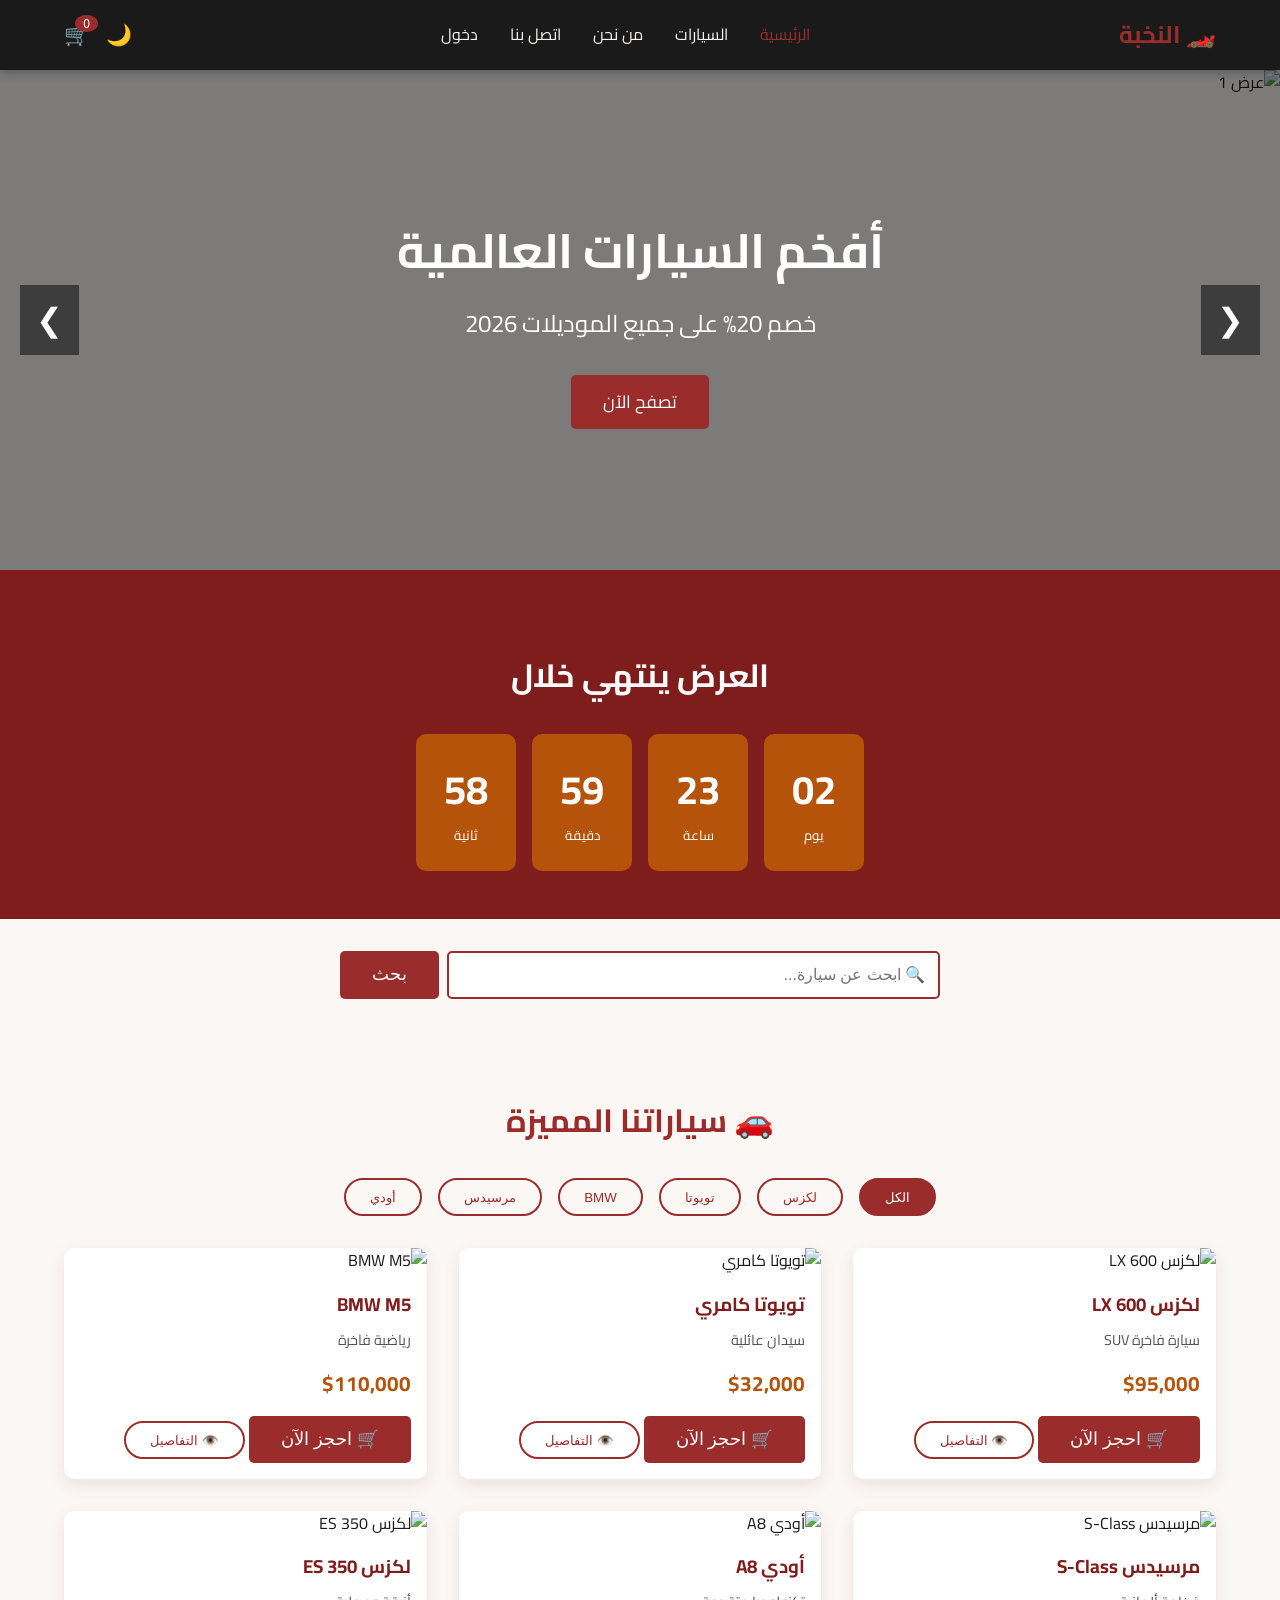
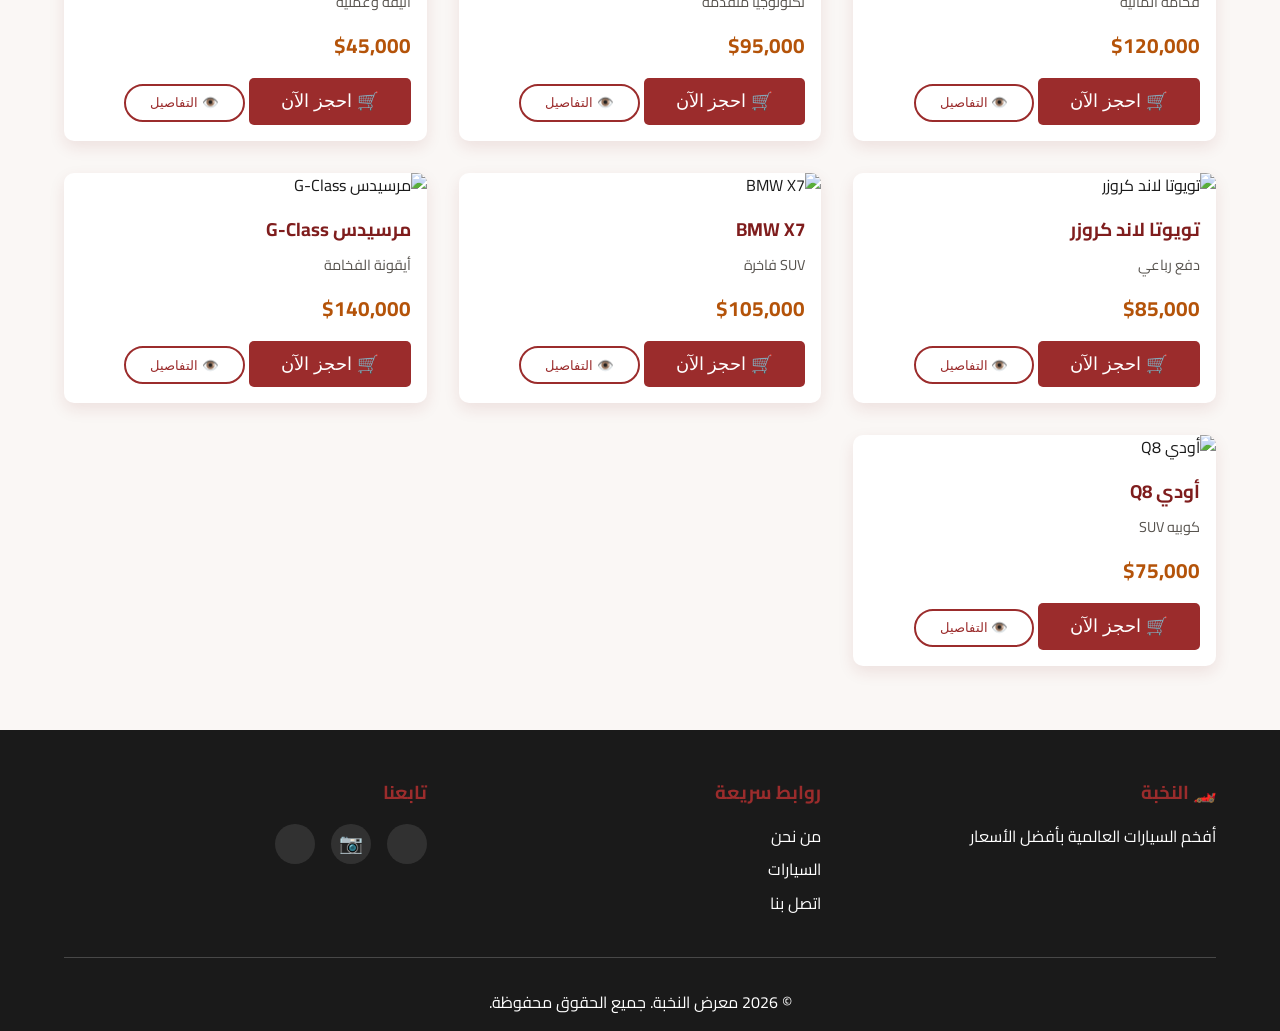
==== index.html @ c96fdfcc "done" ====
<!DOCTYPE html>
<html lang="ar" dir="rtl">
<head>
    <!-- تحديد ترميز الأحرف لدعم العربية -->
    <meta charset="UTF-8">
    <!-- جعل الموقع متجاوب مع جميع الشاشات -->
    <meta name="viewport" content="width=device-width, initial-scale=1.0">
    <!-- عنوان الصفحة في المتصفح -->
    <title>معرض النخبة للسيارات</title>
    <!-- ربط ملف التنسيق الخارجي -->
    <link rel="stylesheet" href="css/style.css">
    <!-- اتصال مسبق لتسريع تحميل الخطوط والصور -->
    <link rel="preconnect" href="https://fonts.googleapis.com">
    <link rel="preconnect" href="https://fonts.gstatic.com" crossorigin>
    <link rel="preconnect" href="https://picsum.photos">
    <!-- خط Cairo من Google Fonts -->
    <link href="https://fonts.googleapis.com/css2?family=Cairo:wght@400;600;700;900&display=swap" rel="stylesheet">
    <!-- تطبيق الوضع الليلي فوراً لمنع وميض الصفحة -->
    <script>
      if (localStorage.getItem("darkMode") === "true") {
        document.documentElement.classList.add("dark-mode-pending");
      }
    </script>
    <style>
      .dark-mode-pending body {
        background-color: #1c1917;
        color: #f5f5f4;
      }
    </style>
    <!-- مطابقة ألوان المتصفح مع الثيم -->
    <meta name="color-scheme" content="light dark">
</head>
<body>
    
    <!-- ========== شريط التنقل العلوي ========== -->
    <nav class="navbar">
        <!-- حاوية لتوسيط المحتوى -->
        <div class="container">
            <!-- شعار المعرض -->
            <div class="logo">
                <h2>🏎️ النخبة</h2>
            </div>
            <!-- قائمة الروابط -->
            <ul class="nav-links" id="navLinks">
                <li><a href="index.html" class="active">الرئيسية</a></li>
                <li><a href="cars.html">السيارات</a></li>
                <li><a href="about.html">من نحن</a></li>
                <li><a href="contact.html">اتصل بنا</a></li>
                <li><a href="login.php">دخول</a></li>
            </ul>
            <!-- أزرار الشريط -->
            <div class="nav-actions">
                <!-- زر تبديل الوضع الليلي -->
                <button id="darkModeBtn" class="btn-icon">🌙</button>
                <!-- زر السلة -->
                <button id="cartBtn" class="btn-icon">
                    🛒 <span id="cartCount">0</span>
                </button>
            </div>
        </div>
    </nav>

    <!-- ========== السلايدر (العروض) ========== -->
    <section class="slider">
        <!-- حاوية الشرائح -->
        <div class="slides">
            <!-- الشريحة الأولى -->
            <div class="slide active">
                <img src="https://picsum.photos/seed/car1/1600/600" alt="عرض 1" width="1600" height="600" fetchpriority="high" decoding="async">
                <div class="slide-content">
                    <h1>أفخم السيارات العالمية</h1>
                    <p>خصم 20% على جميع الموديلات 2026</p>
                    <a href="#featured" class="btn-primary">تصفح الآن</a>
                </div>
            </div>
            <!-- الشريحة الثانية -->
            <div class="slide">
                <img src="https://picsum.photos/seed/car2/1600/600" alt="عرض 2" width="1600" height="600" loading="lazy" decoding="async">
                <div class="slide-content">
                    <h1>سيارات رياضية حصرية</h1>
                    <p>تجربة قيادة لا تُنسى</p>
                    <a href="#featured" class="btn-primary">اكتشف المزيد</a>
                </div>
            </div>
            <!-- الشريحة الثالثة -->
            <div class="slide">
                <img src="https://picsum.photos/seed/car3/1600/600" alt="عرض 3" width="1600" height="600" loading="lazy" decoding="async">
                <div class="slide-content">
                    <h1>ضمان 5 سنوات</h1>
                    <p>على جميع السيارات</p>
                    <a href="#featured" class="btn-primary">تواصل معنا</a>
                </div>
            </div>
        </div>
        <!-- زر السابق -->
        <button class="slider-btn prev" id="prevSlide">❮</button>
        <!-- زر التالي -->
        <button class="slider-btn next" id="nextSlide">❯</button>
    </section>

    <!-- ========== المؤقت التنازلي ========== -->
    <section class="countdown-section">
        <div class="container">
            <h2 class="section-title"> العرض ينتهي خلال</h2>
            <div class="countdown">
                <div class="time-box">
                    <span id="days">00</span>
                    <small>يوم</small>
                </div>
                <div class="time-box">
                    <span id="hours">00</span>
                    <small>ساعة</small>
                </div>
                <div class="time-box">
                    <span id="minutes">00</span>
                    <small>دقيقة</small>
                </div>
                <div class="time-box">
                    <span id="seconds">00</span>
                    <small>ثانية</small>
                </div>
            </div>
        </div>
    </section>

    <!-- ========== البحث ========== -->
    <section class="search-section">
        <div class="container">
            <div class="search-box">
                <input type="text" id="searchInput" placeholder="🔍 ابحث عن سيارة...">
                <button id="searchBtn" class="btn-primary">بحث</button>
            </div>
        </div>
    </section>

    <!-- ========== الفلترة حسب العلامة ========== -->
    <section id="featured" class="cars-section">
        <div class="container">
            <h2 class="section-title">🚗 سياراتنا المميزة</h2>
            <!-- أزرار الفلترة -->
            <div class="filter-buttons">
                <button class="filter-btn active" data-brand="all">الكل</button>
                <button class="filter-btn" data-brand="lexus">لكزس</button>
                <button class="filter-btn" data-brand="toyota">تويوتا</button>
                <button class="filter-btn" data-brand="bmw">BMW</button>
                <button class="filter-btn" data-brand="mercedes">مرسيدس</button>
                <button class="filter-btn" data-brand="audi">أودي</button>
            </div>
            <!-- شبكة عرض السيارات -->
            <div id="carsGrid" class="cars-grid"></div>
        </div>
    </section>

    <!-- ========== التذييل ========== -->
    <footer class="footer">
        <div class="container">
            <div class="footer-content">
                <div class="footer-col">
                    <h3>🏎️ النخبة</h3>
                    <p>أفخم السيارات العالمية بأفضل الأسعار</p>
                </div>
                <div class="footer-col">
                    <h3>روابط سريعة</h3>
                    <ul>
                        <li><a href="about.html">من نحن</a></li>
                        <li><a href="cars.html">السيارات</a></li>
                        <li><a href="contact.html">اتصل بنا</a></li>
                    </ul>
                </div>
                <div class="footer-col">
                    <h3>تابعنا</h3>
                    <div class="social">
                        <a href="#" class="social-icon"></a>
                        <a href="#" class="social-icon">📷</a>
                        <a href="#" class="social-icon"></a>
                    </div>
                </div>
            </div>
            <div class="copyright">
                <p>© 2026 معرض النخبة. جميع الحقوق محفوظة.</p>
            </div>
        </div>
    </footer>

    <!-- زر العودة للأعلى -->
    <button id="backToTop" class="back-to-top">↑</button>

    <!-- نافذة تفاصيل السيارة -->
    <div id="carModal" class="modal">
        <div class="modal-content">
            <span class="close-modal">&times;</span>
            <img id="modalImage" alt="">
            <h2 id="modalName"></h2>
            <p id="modalBrand"></p>
            <p id="modalDesc"></p>
            <p class="price" id="modalPrice"></p>
            <button id="modalAddToCart" class="btn-primary">🛒 احجز الآن</button>
        </div>
    </div>

    <!-- حاوية الإشعارات -->
    <div id="toastContainer" class="toast-container"></div>

    <!-- ربط ملف JavaScript -->
    <script src="js/script.js" defer></script>
</body>
</html>
---- css/style.css ----
/* =====================================================
   ملف التنسيق - معرض النخبة للسيارات
   الثيم: أحمر رياضي + أسود
   ===================================================== */

/* ========== المتغيرات (الألوان) ========== */
:root {
  /* ثيم Elegant Luxury (من Tailwind/TweakCN) */
  --primary: #9b2c2c; /* النبيذي الفاخر */
  --primary-hover: #7f1d1d; /* عند التحويم */
  --secondary: #7f1d1d; /* خلفيات الأقسام الداكنة */
  --accent: #b45309; /* الذهبي الكهرماني */
  --dark: #1a1a1a; /* شريط التنقل والتذييل */
  --light: #faf7f5; /* النص الفاتح */
  --gray: #57534e; /* الرمادي الدافئ */
  --success: #b45309; /* المجاميع والإشعارات الذهبية */
  --bg: #faf7f5; /* الخلفية الكريمية */
  --card-bg: #ffffff; /* خلفية البطاقات */
  --text: #1a1a1a; /* لون النص */
  --border-color: #f5e8d2; /* حد كريمي دافئ */
  --input-bg: #ffffff; /* خلفية حقول الإدخال */
  --heading-color: #7f1d1d; /* لون العناوين */
  --shadow-color: 127, 29, 29; /* ظل دافئ نبيذي */
}

/* ========== التنسيقات الأساسية ========== */
/* تصفير الهوامش الافتراضية */
* {
  margin: 0;
  padding: 0;
  box-sizing: border-box;
}

/* تنسيق جسم الصفحة */
body {
  font-family: "Cairo", "Segoe UI", Tahoma, sans-serif;
  background-color: var(--bg);
  color: var(--text);
  line-height: 1.6;
}

/* حاوية المحتوى */
.container {
  width: 90%;
  max-width: 1200px;
  margin: auto;
}

/* عنوان القسم */
.section-title {
  text-align: center;
  margin: 2rem 0;
  color: var(--primary);
  font-size: 2rem;
}

/* ========== شريط التنقل ========== */
.navbar {
  background-color: var(--dark);
  position: sticky;
  top: 0;
  z-index: 1000;
  box-shadow: 0 2px 10px rgba(0, 0, 0, 0.3);
}

.navbar .container {
  display: flex;
  justify-content: space-between;
  align-items: center;
  padding: 1rem 0;
}

.logo h2 {
  color: var(--primary);
}

.nav-links {
  display: flex;
  list-style: none;
  gap: 2rem;
}

.nav-links a {
  color: var(--light);
  text-decoration: none;
  transition: color 0.3s;
}

.nav-links a:hover,
.nav-links a.active {
  color: var(--primary);
}

.nav-actions {
  display: flex;
  gap: 1rem;
}

.btn-icon {
  background: none;
  border: none;
  color: var(--light);
  font-size: 1.3rem;
  cursor: pointer;
  position: relative;
}

#cartCount {
  background-color: var(--primary);
  color: white;
  border-radius: 50%;
  padding: 0.1rem 0.5rem;
  font-size: 0.75rem;
  position: absolute;
  top: -8px;
  right: -8px;
}

/* ========== السلايدر ========== */
.slider {
  position: relative;
  height: 500px;
  overflow: hidden;
}

.slide {
  position: absolute;
  inset: 0;
  opacity: 0;
  transition: opacity 0.8s;
}

.slide.active {
  opacity: 1;
}

.slide img {
  width: 100%;
  height: 100%;
  object-fit: cover;
}

.slide-content {
  position: absolute;
  inset: 0;
  background: rgba(0, 0, 0, 0.5);
  display: flex;
  flex-direction: column;
  justify-content: center;
  align-items: center;
  text-align: center;
  color: white;
}

.slide-content h1 {
  font-size: 3rem;
  margin-bottom: 1rem;
}

.slide-content p {
  font-size: 1.5rem;
  margin-bottom: 2rem;
}

.btn-primary {
  background-color: var(--primary);
  color: white;
  padding: 0.8rem 2rem;
  border: none;
  border-radius: 5px;
  cursor: pointer;
  text-decoration: none;
  font-size: 1.1rem;
  transition: background 0.3s;
}

.btn-primary:hover {
  background-color: var(--primary-hover);
}

.slider-btn {
  position: absolute;
  top: 50%;
  transform: translateY(-50%);
  background: rgba(0, 0, 0, 0.5);
  color: white;
  border: none;
  font-size: 2rem;
  padding: 1rem;
  cursor: pointer;
  z-index: 10;
}

.slider-btn.prev {
  right: 20px;
}

.slider-btn.next {
  left: 20px;
}

/* ========== المؤقت التنازلي ========== */
.countdown-section {
  background-color: var(--secondary);
  padding: 3rem 0;
}

.countdown-section .section-title {
  color: white;
}

.countdown {
  display: flex;
  justify-content: center;
  gap: 1rem;
}

.time-box {
  background-color: var(--accent);
  color: white;
  padding: 1.5rem;
  border-radius: 10px;
  text-align: center;
  min-width: 100px;
}

.time-box span {
  display: block;
  font-size: 2.5rem;
  font-weight: bold;
}

/* ========== البحث ========== */
.search-section {
  padding: 2rem 0;
}

.search-box {
  display: flex;
  gap: 0.5rem;
  max-width: 600px;
  margin: auto;
}

.search-box input {
  flex: 1;
  padding: 0.8rem;
  border: 2px solid var(--primary);
  background-color: var(--input-bg);
  color: var(--text);
  border-radius: 5px;
  font-size: 1rem;
}

/* ========== الفلترة والسيارات ========== */
.cars-section {
  padding: 2rem 0 4rem;
}

.filter-buttons {
  display: flex;
  justify-content: center;
  gap: 1rem;
  margin-bottom: 2rem;
  flex-wrap: wrap;
}

.filter-btn {
  padding: 0.6rem 1.5rem;
  border: 2px solid var(--primary);
  background: transparent;
  color: var(--primary);
  border-radius: 50px;
  cursor: pointer;
  transition: all 0.3s;
}

.filter-btn.active,
.filter-btn:hover {
  background-color: var(--primary);
  color: white;
}

.cars-grid {
  display: grid;
  grid-template-columns: repeat(auto-fill, minmax(280px, 1fr));
  gap: 2rem;
}

.car-card {
  background-color: var(--card-bg);
  border-radius: 10px;
  overflow: hidden;
  box-shadow: 0 6px 16px rgba(var(--shadow-color), 0.1);
  transition: transform 0.3s;
}

.car-card:hover {
  transform: translateY(-5px);
}

.car-card img {
  width: 100%;
  height: 200px;
  object-fit: cover;
}

.car-info {
  padding: 1rem;
}

.car-info h3 {
  color: var(--heading-color);
  margin-bottom: 0.5rem;
}

.car-brand {
  color: var(--gray);
  font-size: 0.9rem;
  margin-bottom: 0.5rem;
}

.price {
  color: var(--accent);
  font-size: 1.3rem;
  font-weight: bold;
  margin: 1rem 0;
}

/* ========== التذييل ========== */
.footer {
  background-color: var(--dark);
  color: white;
  padding: 3rem 0 1rem;
}

.footer-content {
  display: grid;
  grid-template-columns: repeat(3, 1fr);
  gap: 2rem;
}

.footer-col h3 {
  color: var(--primary);
  margin-bottom: 1rem;
}

.footer-col ul {
  list-style: none;
}

.footer-col ul li {
  margin-bottom: 0.5rem;
}

.footer-col ul li a {
  color: white;
  text-decoration: none;
  transition: color 0.3s;
}

.footer-col ul li a:hover {
  color: var(--primary);
}

.social {
  display: flex;
  gap: 1rem;
}

.social-icon {
  background: rgba(255, 255, 255, 0.1);
  width: 40px;
  height: 40px;
  display: flex;
  justify-content: center;
  align-items: center;
  border-radius: 50%;
  text-decoration: none;
  font-size: 1.2rem;
  transition: background 0.3s;
}

.social-icon:hover {
  background: var(--primary);
}

.copyright {
  border-top: 1px solid rgba(255, 255, 255, 0.2);
  text-align: center;
  padding-top: 2rem;
  margin-top: 2rem;
}

/* ========== زر العودة للأعلى ========== */
.back-to-top {
  position: fixed;
  bottom: 30px;
  left: 30px;
  width: 50px;
  height: 50px;
  border-radius: 50%;
  border: none;
  background-color: var(--primary);
  color: white;
  font-size: 1.5rem;
  cursor: pointer;
  opacity: 0;
  visibility: hidden;
  transition: all 0.3s;
  z-index: 999;
}

.back-to-top.show {
  opacity: 1;
  visibility: visible;
}

/* ========== النافذة المنبثقة ========== */
.modal {
  position: fixed;
  inset: 0;
  background: rgba(0, 0, 0, 0.7);
  display: none;
  justify-content: center;
  align-items: center;
  z-index: 2000;
}

.modal.show {
  display: flex;
}

.modal-content {
  background: var(--card-bg);
  color: var(--text);
  border-radius: 10px;
  padding: 2rem;
  width: 90%;
  max-width: 500px;
  text-align: center;
  position: relative;
}

.close-modal {
  position: absolute;
  top: 10px;
  left: 15px;
  font-size: 2rem;
  cursor: pointer;
  color: var(--gray);
}

.close-modal:hover {
  color: var(--primary);
}

.modal-content img {
  width: 100%;
  height: 250px;
  object-fit: cover;
  border-radius: 10px;
  margin-bottom: 1rem;
}

/* ========== الإشعارات ========== */
.toast-container {
  position: fixed;
  top: 80px;
  left: 50%;
  transform: translateX(-50%);
  z-index: 3000;
}

.toast {
  background-color: var(--success);
  color: white;
  padding: 1rem 2rem;
  border-radius: 50px;
  margin-bottom: 1rem;
  opacity: 0;
  transform: translateY(-20px);
  transition: all 0.3s;
}

.toast.show {
  opacity: 1;
  transform: translateY(0);
}

.toast.error {
  background-color: var(--primary);
}

/* ========== الوضع الليلي (ثيم Elegant Luxury الداكن) ========== */
body.dark-mode {
  --bg: #1c1917;
  --card-bg: #292524;
  --text: #f5f5f4;
  --border-color: #44403c;
  --input-bg: #1f1c1a;
  --heading-color: #fef3c7;
  --gray: #d6d3d1;
  --primary: #b91c1c;
  --primary-hover: #dc2626;
  --accent: #fbbf24;
  --success: #fbbf24;
  --light: #f5f5f4;
  --dark: #0f0e0d;
  --shadow-color: 0, 0, 0;
}

/* انتقال سلس عند التبديل */
body,
.car-card,
.modal-content,
.form-group input,
.form-group textarea,
.search-box input,
.sort-select {
  transition:
    background-color 0.3s,
    color 0.3s,
    border-color 0.3s;
}

/* النافذة المنبثقة تتبع الثيم */
body.dark-mode .modal-content {
  background: var(--card-bg);
  color: var(--text);
}

/* حقول الإدخال تتبع الثيم */
body.dark-mode .form-group input,
body.dark-mode .form-group textarea,
body.dark-mode .search-box input {
  background-color: var(--input-bg);
  color: var(--text);
  border-color: var(--border-color);
}

body.dark-mode .form-group input::placeholder,
body.dark-mode .form-group textarea::placeholder,
body.dark-mode .search-box input::placeholder {
  color: #777;
}

body.dark-mode .cart-item {
  border-bottom: 1px solid var(--border-color);
}

/* وصف السيارة داخل البطاقة */
body.dark-mode .car-brand {
  color: var(--gray);
}

/* ========== التجاوب ========== */
@media (max-width: 768px) {
  .nav-links {
    flex-direction: column;
    gap: 0.5rem;
  }

  .slide-content h1 {
    font-size: 2rem;
  }

  .footer-content {
    grid-template-columns: 1fr;
  }
}
/* ========== صفحة من نحن ========== */
/* ترويسة الصفحة */
.page-header {
  background-color: var(--secondary);
  color: white;
  padding: 3rem 0;
  text-align: center;
}

.page-header h1 {
  font-size: 2.5rem;
}

/* قسم الساعة */
.clock-section {
  padding: 2rem 0;
}

/* قسم القصة */
.about-section {
  padding: 2rem 0;
  line-height: 2;
}

/* المحتوى الإضافي المخفي */
.more-content {
  display: none;
  margin-top: 1rem;
  border-right: 4px solid var(--primary);
  padding-right: 1rem;
}

.more-content.show {
  display: block;
}

/* زر عرض المزيد */
#showMoreBtn {
  display: block;
  margin: 1.5rem auto 0;
}

/* قسم الإحصائيات */
.stats-section {
  padding: 2rem 0 4rem;
}

.stats-grid {
  display: grid;
  grid-template-columns: repeat(3, 1fr);
  gap: 1.5rem;
}

.stat-card {
  background-color: var(--card-bg);
  padding: 2rem;
  text-align: center;
  border-radius: 10px;
  box-shadow: 0 6px 16px rgba(var(--shadow-color), 0.1);
  transition: transform 0.3s;
}

.stat-card h3 {
  font-size: 2.5rem;
  color: var(--primary);
}

/* ========== صفحة اتصل بنا ========== */
.contact-info-section {
  padding: 2rem 0 0;
}

.contact-info-grid {
  display: grid;
  grid-template-columns: repeat(3, 1fr);
  gap: 1.5rem;
}

.contact-card {
  background-color: var(--card-bg);
  padding: 1.5rem;
  text-align: center;
  border-radius: 10px;
  box-shadow: 0 6px 16px rgba(var(--shadow-color), 0.1);
}

.contact-card h3 {
  color: var(--primary);
  margin-bottom: 0.5rem;
}

.contact-section {
  padding: 2rem 0 4rem;
}

.contact-form {
  background-color: var(--card-bg);
  max-width: 600px;
  margin: auto;
  padding: 2rem;
  border-radius: 10px;
  box-shadow: 0 6px 16px rgba(var(--shadow-color), 0.1);
}

.form-group {
  margin-bottom: 1.2rem;
}

.form-group label {
  display: block;
  margin-bottom: 0.4rem;
  font-weight: 600;
}

.form-group input,
.form-group textarea {
  width: 100%;
  padding: 0.7rem;
  border: 2px solid var(--border-color);
  background-color: var(--input-bg);
  color: var(--text);
  border-radius: 5px;
  font-size: 1rem;
  outline: none;
  transition: border-color 0.3s;
}

.form-group input:focus,
.form-group textarea:focus {
  border-color: var(--primary);
}

.error-msg {
  display: block;
  color: var(--primary);
  font-size: 0.85rem;
  min-height: 1.2rem;
}

/* ========== صفحة تسجيل الدخول ========== */
.login-section {
  padding: 3rem 0 5rem;
}

.welcome-back {
  text-align: center;
  color: var(--success);
  font-weight: 700;
  margin-bottom: 1rem;
}

.login-form {
  max-width: 420px;
  margin: auto;
  background-color: var(--card-bg);
  padding: 2rem;
  border-radius: 10px;
  box-shadow: 0 6px 16px rgba(var(--shadow-color), 0.1);
}

.password-wrapper {
  position: relative;
}

.toggle-password {
  position: absolute;
  left: 10px;
  top: 50%;
  transform: translateY(-50%);
  background: none;
  border: none;
  cursor: pointer;
  font-size: 1.1rem;
}

.login-footer-text {
  text-align: center;
  margin-top: 1rem;
}

.login-footer-text a {
  color: var(--primary);
}

/* ========== صندوق الأخطاء ========== */
.errors-box {
  max-width: 420px;
  margin: 1rem auto;
  background-color: rgba(155, 44, 44, 0.08);
  border: 1px solid var(--primary);
  color: var(--primary);
  padding: 0.8rem 1rem;
  border-radius: 5px;
}

.errors-box ul {
  list-style: none;
  line-height: 1.9;
}

/* ========== شريط الفرز ========== */
.sort-bar {
  display: flex;
  justify-content: center;
  align-items: center;
  gap: 0.5rem;
  margin-bottom: 2rem;
}

.sort-select {
  padding: 0.5rem 1rem;
  border: 2px solid var(--primary);
  border-radius: 5px;
  background-color: var(--card-bg);
  color: var(--text);
  cursor: pointer;
}

/* ========== نافذة السلة ========== */
.cart-items {
  max-height: 300px;
  overflow-y: auto;
  margin-bottom: 1rem;
}

.cart-item {
  display: flex;
  justify-content: space-between;
  padding: 0.6rem 0;
  border-bottom: 1px solid var(--border-color);
}

.cart-total {
  font-size: 1.2rem;
  font-weight: 700;
  text-align: left;
  margin-bottom: 1rem;
}

.cart-total span {
  color: var(--success);
}

.cart-actions {
  display: flex;
  justify-content: center;
  gap: 0.8rem;
}

/* ========== شريحة الترحيب ========== */
.user-chip {
  background-color: rgba(180, 83, 9, 0.15);
  color: var(--success);
  padding: 0.25rem 0.8rem;
  border-radius: 50px;
  font-size: 0.85rem;
  font-weight: 700;
  white-space: nowrap;
}

/* ========== التجاوب ========== */
@media (max-width: 768px) {
  .contact-info-grid,
  .stats-grid,
  .footer-content {
    grid-template-columns: 1fr;
  }
}
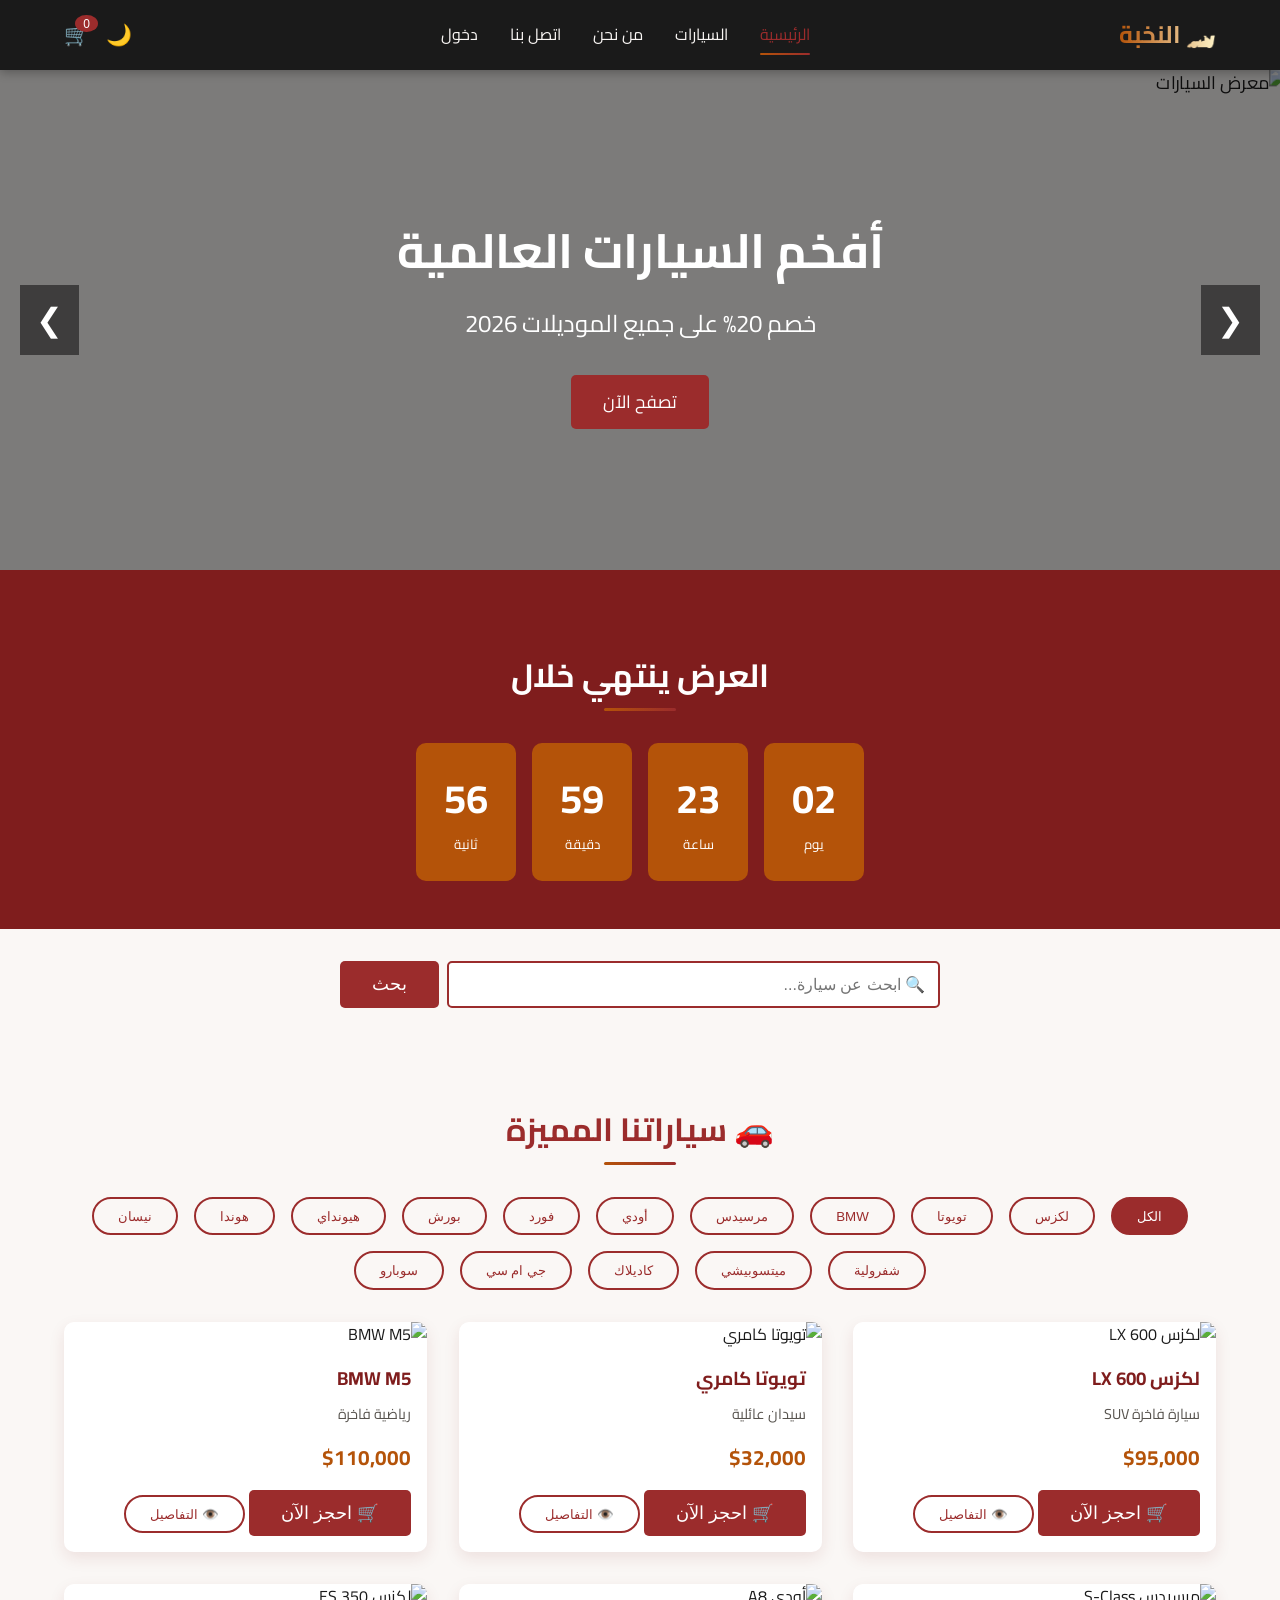
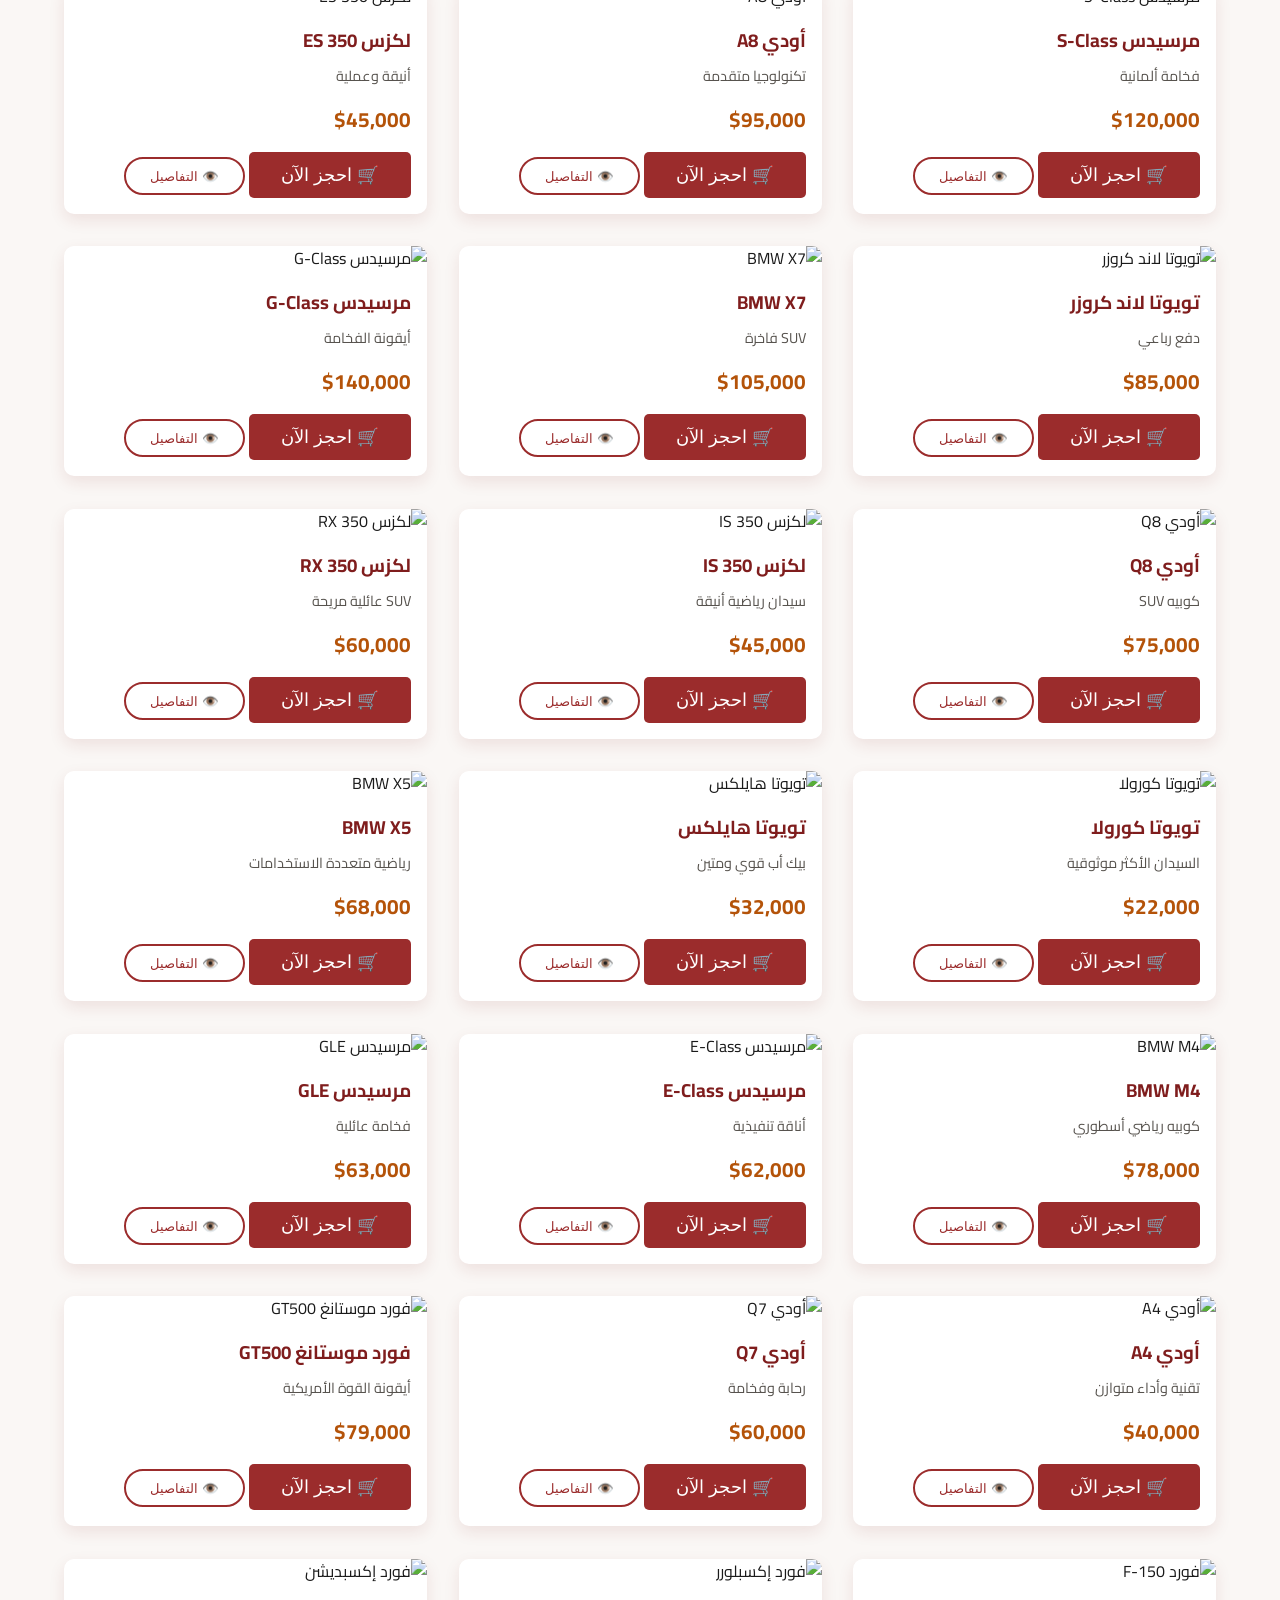
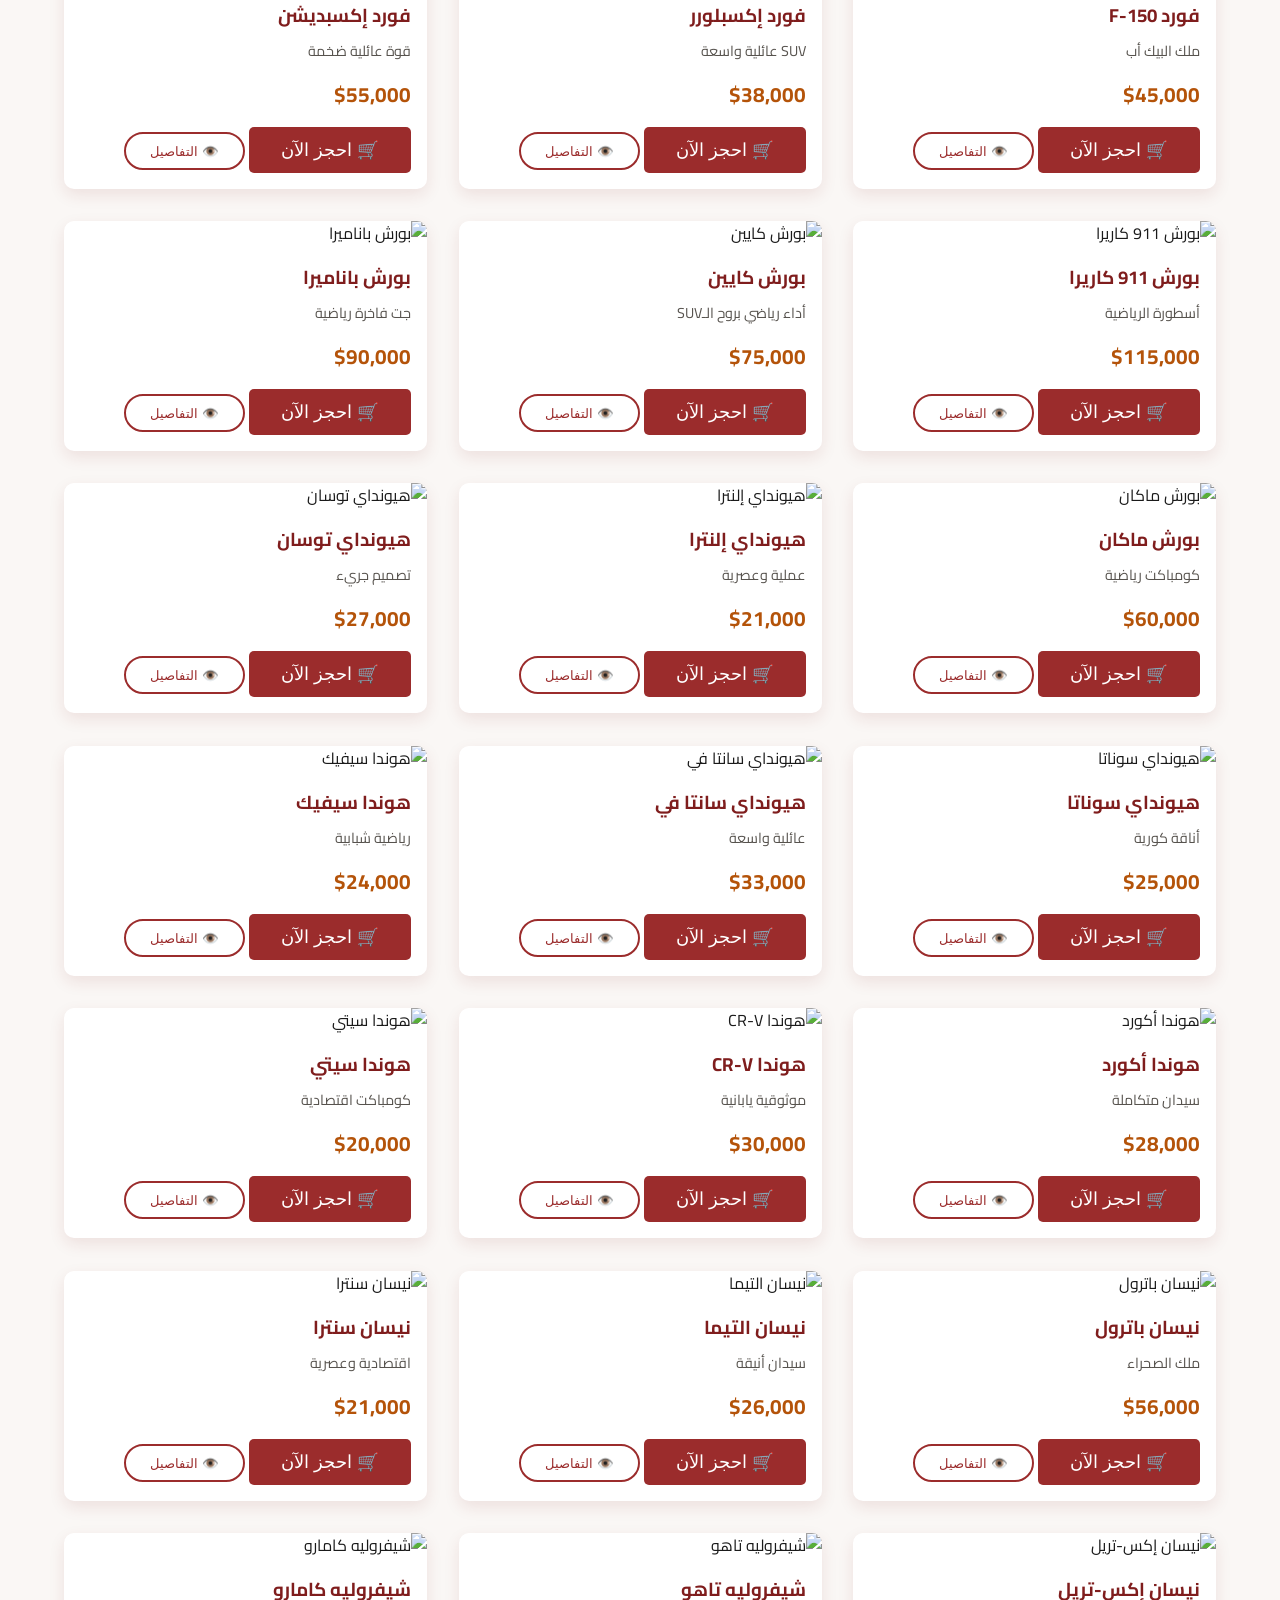
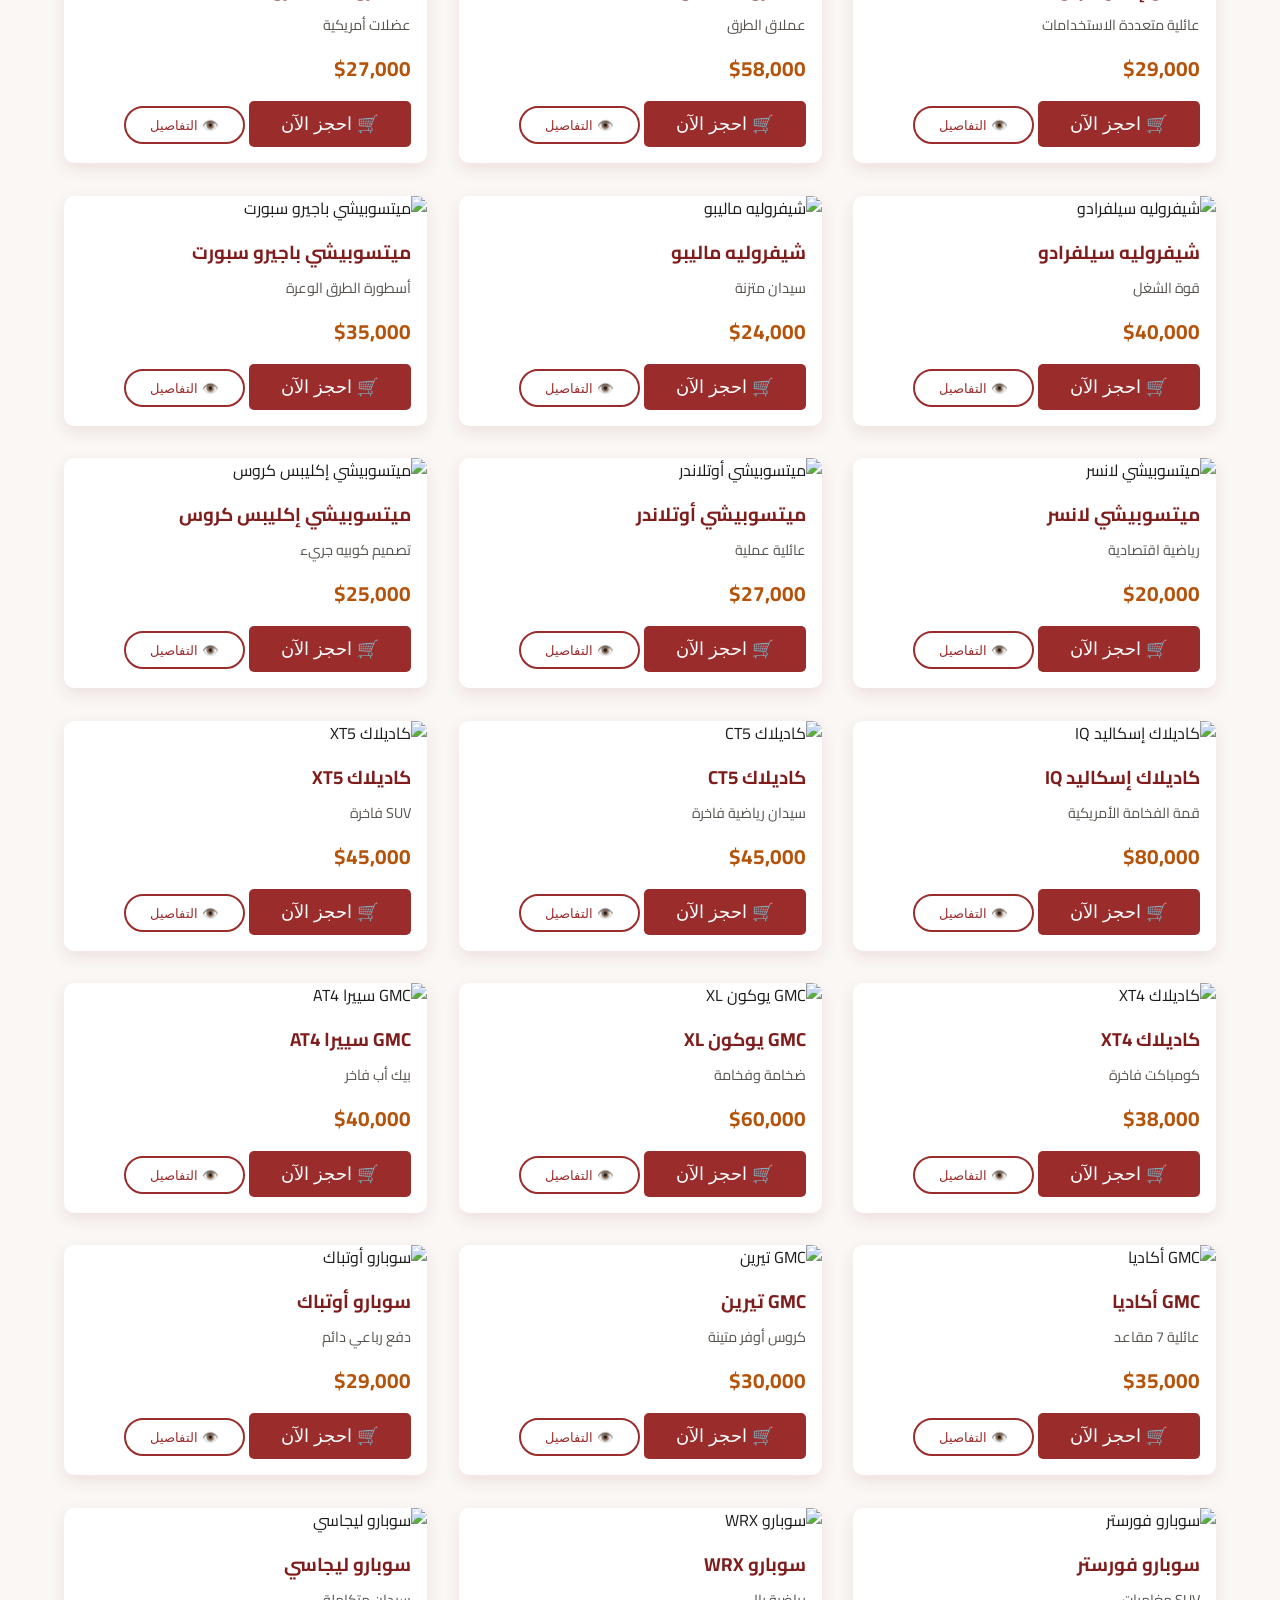
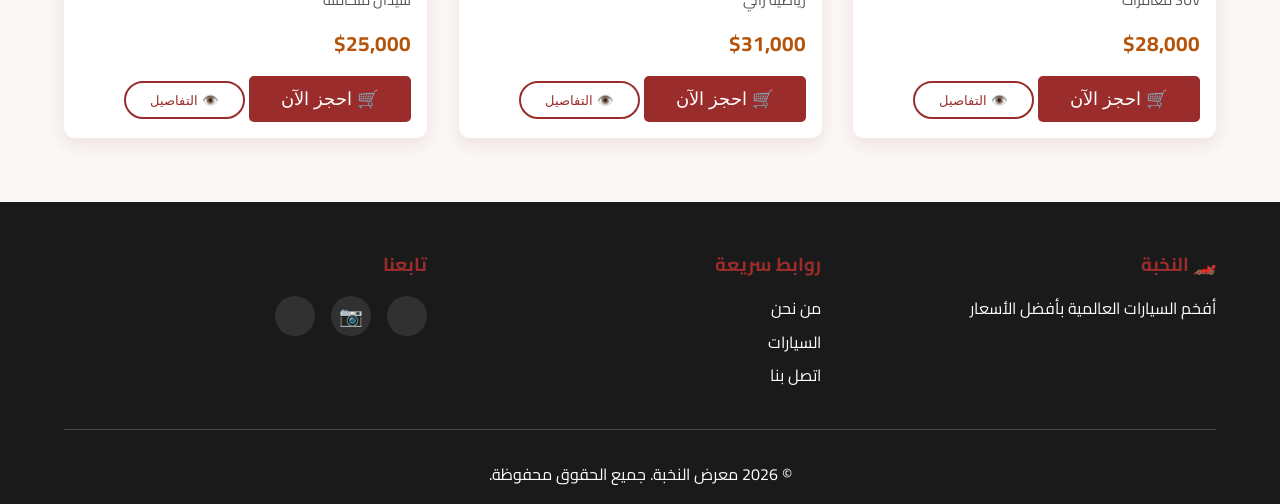
==== commit f58e2721: "auto up load" ====
--- a/index.html
+++ b/index.html
@@ -12,7 +12,8 @@
     <!-- اتصال مسبق لتسريع تحميل الخطوط والصور -->
     <link rel="preconnect" href="https://fonts.googleapis.com">
     <link rel="preconnect" href="https://fonts.gstatic.com" crossorigin>
-    <link rel="preconnect" href="https://picsum.photos">
+    <link rel="preconnect" href="https://thumb.wikimedia.org">
+    <link rel="preconnect" href="https://images.pexels.com">
     <!-- خط Cairo من Google Fonts -->
     <link href="https://fonts.googleapis.com/css2?family=Cairo:wght@400;600;700;900&display=swap" rel="stylesheet">
     <!-- تطبيق الوضع الليلي فوراً لمنع وميض الصفحة -->
@@ -20,6 +21,7 @@
       if (localStorage.getItem("darkMode") === "true") {
         document.documentElement.classList.add("dark-mode-pending");
       }
+      document.documentElement.classList.add("js");
     </script>
     <style>
       .dark-mode-pending body {
@@ -66,7 +68,7 @@
         <div class="slides">
             <!-- الشريحة الأولى -->
             <div class="slide active">
-                <img src="https://picsum.photos/seed/car1/1600/600" alt="عرض 1" width="1600" height="600" fetchpriority="high" decoding="async">
+                <img src="https://images.pexels.com/photos/29566871/pexels-photo-29566871.jpeg?auto=compress&cs=tinysrgb&w=1600&h=600&fit=crop" alt="معرض السيارات" width="1600" height="600" fetchpriority="high" decoding="async">
                 <div class="slide-content">
                     <h1>أفخم السيارات العالمية</h1>
                     <p>خصم 20% على جميع الموديلات 2026</p>
@@ -75,7 +77,7 @@
             </div>
             <!-- الشريحة الثانية -->
             <div class="slide">
-                <img src="https://picsum.photos/seed/car2/1600/600" alt="عرض 2" width="1600" height="600" loading="lazy" decoding="async">
+                <img src="https://images.pexels.com/photos/7629179/pexels-photo-7629179.jpeg?auto=compress&cs=tinysrgb&w=1600&h=600&fit=crop" alt="سيارات فاخرة" width="1600" height="600" loading="lazy" decoding="async">
                 <div class="slide-content">
                     <h1>سيارات رياضية حصرية</h1>
                     <p>تجربة قيادة لا تُنسى</p>
@@ -84,7 +86,7 @@
             </div>
             <!-- الشريحة الثالثة -->
             <div class="slide">
-                <img src="https://picsum.photos/seed/car3/1600/600" alt="عرض 3" width="1600" height="600" loading="lazy" decoding="async">
+                <img src="https://images.pexels.com/photos/37147592/pexels-photo-37147592.jpeg?auto=compress&cs=tinysrgb&w=1600&h=600&fit=crop" alt="سيارة رياضية" width="1600" height="600" loading="lazy" decoding="async">
                 <div class="slide-content">
                     <h1>ضمان 5 سنوات</h1>
                     <p>على جميع السيارات</p>
@@ -145,6 +147,16 @@
                 <button class="filter-btn" data-brand="bmw">BMW</button>
                 <button class="filter-btn" data-brand="mercedes">مرسيدس</button>
                 <button class="filter-btn" data-brand="audi">أودي</button>
+                <button class="filter-btn" data-brand="ford">فورد</button>
+                <button class="filter-btn" data-brand="porsche">بورش</button>
+                <button class="filter-btn" data-brand="hyundai">هيونداي</button>
+                <button class="filter-btn" data-brand="honda">هوندا</button>
+                <button class="filter-btn" data-brand="nissan">نيسان</button>
+                <button class="filter-btn" data-brand="chevrolet">شفرولية</button>
+                <button class="filter-btn" data-brand="mitsubishi">ميتسوبيشي</button>
+                <button class="filter-btn" data-brand="cadillac">كاديلاك</button>
+                <button class="filter-btn" data-brand="gmc">جي ام سي</button>
+                <button class="filter-btn" data-brand="subaru">سوبارو</button>
             </div>
             <!-- شبكة عرض السيارات -->
             <div id="carsGrid" class="cars-grid"></div>
--- a/css/style.css
+++ b/css/style.css
@@ -837,3 +837,513 @@
     grid-template-columns: 1fr;
   }
 }
+
+/* =====================================================
+   الأنيميشن — Luxury Cinematic Motion
+   ===================================================== */
+:root {
+  --ease-lux: cubic-bezier(0.22, 1, 0.36, 1);
+  --ease-spring: cubic-bezier(0.34, 1.56, 0.64, 1);
+}
+
+html {
+  scroll-behavior: smooth;
+}
+
+/* ---------- كوريوغرافيا الدخول: شريط التنقل ---------- */
+.logo,
+.nav-actions {
+  animation: navIn 0.7s var(--ease-lux) both;
+}
+
+.nav-links li {
+  animation: navIn 0.6s var(--ease-lux) both;
+}
+
+.nav-links li:nth-child(1) { animation-delay: 0.1s; }
+.nav-links li:nth-child(2) { animation-delay: 0.17s; }
+.nav-links li:nth-child(3) { animation-delay: 0.24s; }
+.nav-links li:nth-child(4) { animation-delay: 0.31s; }
+.nav-links li:nth-child(5) { animation-delay: 0.38s; }
+
+@keyframes navIn {
+  from {
+    opacity: 0;
+    transform: translateY(-18px);
+  }
+  to {
+    opacity: 1;
+    transform: none;
+  }
+}
+
+/* ---------- الشعار الذهبي المتلألئ ---------- */
+.logo h2 {
+  background: linear-gradient(90deg, var(--accent) 0%, #fef3c7 50%, var(--accent) 100%);
+  background-size: 200% auto;
+  -webkit-background-clip: text;
+  background-clip: text;
+  -webkit-text-fill-color: transparent;
+  color: transparent;
+  animation: shimmer 5s linear infinite;
+}
+
+@keyframes shimmer {
+  to {
+    background-position: -200% center;
+  }
+}
+
+/* ---------- روابط التنقل: خط ذهبي متحرك ---------- */
+.nav-links a {
+  position: relative;
+}
+
+.nav-links a::after {
+  content: "";
+  position: absolute;
+  bottom: -6px;
+  right: 0;
+  width: 100%;
+  height: 2px;
+  border-radius: 2px;
+  background: linear-gradient(90deg, var(--accent), var(--primary));
+  transform: scaleX(0);
+  transform-origin: right;
+  transition: transform 0.4s var(--ease-lux);
+}
+
+.nav-links a:hover::after,
+.nav-links a.active::after {
+  transform: scaleX(1);
+}
+
+/* ---------- شريط زجاجي عند التمرير + شريط التقدم ---------- */
+.navbar {
+  transition:
+    background-color 0.4s,
+    box-shadow 0.4s,
+    backdrop-filter 0.4s;
+}
+
+.navbar.scrolled {
+  background-color: rgba(20, 17, 15, 0.82);
+  backdrop-filter: blur(14px);
+  -webkit-backdrop-filter: blur(14px);
+  box-shadow: 0 6px 24px rgba(0, 0, 0, 0.35);
+}
+
+#scrollProgress {
+  position: fixed;
+  top: 0;
+  right: 0;
+  height: 3px;
+  width: 0%;
+  background: linear-gradient(90deg, var(--accent), var(--primary));
+  box-shadow: 0 0 10px rgba(180, 83, 9, 0.55);
+  z-index: 1001;
+}
+
+/* ---------- شاشة التحميل السينمائية ---------- */
+#preloader {
+  position: fixed;
+  inset: 0;
+  z-index: 9999;
+  display: flex;
+  flex-direction: column;
+  justify-content: center;
+  align-items: center;
+  gap: 1.1rem;
+  background: var(--dark);
+  transition:
+    opacity 0.7s var(--ease-lux),
+    visibility 0.7s;
+}
+
+#preloader.done {
+  opacity: 0;
+  visibility: hidden;
+  pointer-events: none;
+}
+
+.preloader-logo {
+  font-size: 4rem;
+  animation: preBounce 1.2s var(--ease-spring) infinite alternate;
+}
+
+.preloader-text {
+  color: var(--light);
+  font-size: 1.4rem;
+  font-weight: 700;
+  letter-spacing: 2px;
+  animation: preFade 1.6s ease-in-out infinite alternate;
+}
+
+.preloader-bar {
+  width: 210px;
+  height: 3px;
+  border-radius: 3px;
+  overflow: hidden;
+  background: rgba(255, 255, 255, 0.12);
+}
+
+.preloader-bar span {
+  display: block;
+  width: 40%;
+  height: 100%;
+  border-radius: 3px;
+  background: linear-gradient(90deg, var(--accent), var(--primary));
+  animation: preBar 1.1s var(--ease-lux) infinite;
+}
+
+@keyframes preBounce {
+  from { transform: translateY(0) scale(1); }
+  to { transform: translateY(-12px) scale(1.07); }
+}
+
+@keyframes preFade {
+  from { opacity: 0.4; }
+  to { opacity: 1; }
+}
+
+@keyframes preBar {
+  from { transform: translateX(260%); }
+  to { transform: translateX(-360%); }
+}
+
+/* ---------- السلايدر السينمائي: Ken Burns + دخول متدرج ---------- */
+.slide.active img {
+  animation: kenburns 7s var(--ease-lux) forwards;
+}
+
+@keyframes kenburns {
+  from { transform: scale(1); }
+  to { transform: scale(1.12); }
+}
+
+.slide.active .slide-content > * {
+  opacity: 0;
+  animation: slideUpIn 0.9s var(--ease-lux) forwards;
+}
+
+.slide.active .slide-content > *:nth-child(1) { animation-delay: 0.2s; }
+.slide.active .slide-content > *:nth-child(2) { animation-delay: 0.4s; }
+.slide.active .slide-content > *:nth-child(3) { animation-delay: 0.6s; }
+
+@keyframes slideUpIn {
+  from {
+    opacity: 0;
+    transform: translateY(32px);
+  }
+  to {
+    opacity: 1;
+    transform: none;
+  }
+}
+
+/* ---------- بطاقات السيارات: دخول متدرج + تحويم فاخر ---------- */
+.car-card {
+  position: relative;
+  transition:
+    transform 0.45s var(--ease-lux),
+    box-shadow 0.45s var(--ease-lux),
+    background-color 0.3s,
+    border-color 0.3s;
+  will-change: transform;
+}
+
+.card-anim {
+  animation: cardIn 0.7s var(--ease-lux) backwards;
+}
+
+@keyframes cardIn {
+  from {
+    opacity: 0;
+    transform: translateY(40px) scale(0.96);
+  }
+  to {
+    opacity: 1;
+    transform: none;
+  }
+}
+
+.car-card:hover {
+  transform: translateY(-10px);
+  box-shadow: 0 18px 40px rgba(var(--shadow-color), 0.28);
+}
+
+.car-card img {
+  transition: transform 0.7s var(--ease-lux);
+}
+
+.car-card:hover img {
+  transform: scale(1.09) rotate(0.5deg);
+}
+
+/* لمعان يمر على البطاقة عند التحويم */
+.car-card::after {
+  content: "";
+  position: absolute;
+  top: 0;
+  right: -75%;
+  width: 50%;
+  height: 100%;
+  background: linear-gradient(105deg, transparent, rgba(255, 255, 255, 0.25), transparent);
+  transform: skewX(20deg);
+  transition: right 0.9s var(--ease-lux);
+  pointer-events: none;
+}
+
+.car-card:hover::after {
+  right: 130%;
+}
+
+/* ---------- الأزرار: لمعان ذهبي + ارتفاع ---------- */
+.btn-primary {
+  position: relative;
+  overflow: hidden;
+  transition:
+    background-color 0.3s,
+    transform 0.35s var(--ease-spring),
+    box-shadow 0.35s;
+}
+
+.btn-primary:hover {
+  transform: translateY(-3px);
+  box-shadow: 0 10px 24px rgba(155, 44, 44, 0.35);
+}
+
+.btn-primary:active {
+  transform: translateY(-1px) scale(0.96);
+}
+
+.btn-primary::before {
+  content: "";
+  position: absolute;
+  top: 0;
+  right: -60%;
+  width: 40%;
+  height: 100%;
+  background: linear-gradient(105deg, transparent, rgba(255, 255, 255, 0.35), transparent);
+  transform: skewX(20deg);
+  transition: right 0.7s var(--ease-lux);
+  pointer-events: none;
+}
+
+.btn-primary:hover::before {
+  right: 130%;
+}
+
+/* ---------- الظهور عند التمرير (Scroll Reveal) ---------- */
+.js .reveal-init {
+  opacity: 0;
+  transform: translateY(34px);
+}
+
+.js .reveal-init.revealed {
+  opacity: 1;
+  transform: none;
+  transition:
+    opacity 0.8s var(--ease-lux),
+    transform 0.8s var(--ease-lux);
+  transition-delay: var(--reveal-delay, 0s);
+}
+
+/* خط ذهبي يظهر تحت عناوين الأقسام */
+.section-title {
+  position: relative;
+  padding-bottom: 0.6rem;
+}
+
+.section-title::after {
+  content: "";
+  position: absolute;
+  bottom: 0;
+  right: 50%;
+  width: 72px;
+  height: 3px;
+  border-radius: 3px;
+  background: linear-gradient(90deg, var(--accent), var(--primary));
+  transform: translateX(50%) scaleX(0);
+  transform-origin: center;
+  transition: transform 0.8s var(--ease-lux) 0.35s;
+}
+
+.section-title.revealed::after {
+  transform: translateX(50%) scaleX(1);
+}
+
+/* ---------- المؤقت: نبضة الأرقام + تحويم الصناديق ---------- */
+.time-box {
+  transition:
+    transform 0.35s var(--ease-lux),
+    box-shadow 0.35s;
+}
+
+.time-box:hover {
+  transform: translateY(-4px);
+  box-shadow: 0 10px 24px rgba(0, 0, 0, 0.22);
+}
+
+.time-box .tick {
+  animation: tick 0.45s var(--ease-spring);
+}
+
+@keyframes tick {
+  0% { transform: scale(1); }
+  45% { transform: scale(1.18); }
+  100% { transform: scale(1); }
+}
+
+/* ---------- السلة: نبضة الشارة + هزّة الزر ---------- */
+#cartCount.pop {
+  animation: pop 0.45s var(--ease-spring);
+}
+
+@keyframes pop {
+  0% { transform: scale(1); }
+  50% { transform: scale(1.6); }
+  100% { transform: scale(1); }
+}
+
+#cartBtn.wiggle {
+  animation: wiggle 0.5s var(--ease-spring);
+}
+
+@keyframes wiggle {
+  0%, 100% { transform: rotate(0); }
+  25% { transform: rotate(-12deg) scale(1.12); }
+  75% { transform: rotate(12deg) scale(1.12); }
+}
+
+/* ---------- النافذة المنبثقة: دخول نابض + ضبابية ---------- */
+.modal {
+  backdrop-filter: blur(8px);
+  -webkit-backdrop-filter: blur(8px);
+}
+
+.modal.show {
+  animation: backdropIn 0.4s var(--ease-lux);
+}
+
+.modal.show .modal-content {
+  animation: modalIn 0.55s var(--ease-spring) 0.1s backwards;
+}
+
+@keyframes backdropIn {
+  from { opacity: 0; }
+  to { opacity: 1; }
+}
+
+@keyframes modalIn {
+  from {
+    opacity: 0;
+    transform: scale(0.8) translateY(30px);
+  }
+  to {
+    opacity: 1;
+    transform: none;
+  }
+}
+
+.close-modal {
+  transition:
+    transform 0.4s var(--ease-spring),
+    color 0.3s;
+}
+
+.close-modal:hover {
+  transform: rotate(90deg) scale(1.15);
+}
+
+/* ---------- زر العودة للأعلى: نبض متوهج ---------- */
+.back-to-top {
+  transition:
+    opacity 0.4s var(--ease-lux),
+    visibility 0.4s,
+    transform 0.35s var(--ease-spring),
+    box-shadow 0.35s;
+}
+
+.back-to-top:hover {
+  transform: scale(1.12);
+  box-shadow: 0 8px 20px rgba(155, 44, 44, 0.4);
+}
+
+.back-to-top.show {
+  animation: pulseGlow 2.8s ease-in-out infinite;
+}
+
+@keyframes pulseGlow {
+  0%, 100% { box-shadow: 0 0 0 0 rgba(180, 83, 9, 0.45); }
+  50% { box-shadow: 0 0 0 12px rgba(180, 83, 9, 0); }
+}
+
+/* ---------- الفلاتر والنماذج ---------- */
+.filter-btn {
+  transition: all 0.35s var(--ease-lux);
+}
+
+.filter-btn:hover {
+  transform: translateY(-3px);
+  box-shadow: 0 6px 16px rgba(155, 44, 44, 0.25);
+}
+
+.search-box input,
+.form-group input,
+.form-group textarea {
+  transition:
+    border-color 0.3s,
+    box-shadow 0.4s,
+    background-color 0.3s,
+    color 0.3s;
+}
+
+.search-box input:focus,
+.form-group input:focus,
+.form-group textarea:focus {
+  box-shadow: 0 0 0 4px rgba(155, 44, 44, 0.12);
+}
+
+/* ---------- التذييل: روابط تنزلق + أيقونات ترتفع ---------- */
+.footer-col ul li a {
+  transition:
+    color 0.3s,
+    padding-right 0.35s var(--ease-lux);
+}
+
+.footer-col ul li a:hover {
+  padding-right: 8px;
+}
+
+.social-icon {
+  transition:
+    background 0.35s,
+    transform 0.35s var(--ease-spring);
+}
+
+.social-icon:hover {
+  transform: translateY(-4px) rotate(8deg);
+}
+
+/* ---------- الإشعارات: دخول نابض ---------- */
+.toast {
+  transition: all 0.45s var(--ease-spring);
+}
+
+/* ---------- احترام تفضيل تقليل الحركة ---------- */
+@media (prefers-reduced-motion: reduce) {
+  *,
+  *::before,
+  *::after {
+    animation-duration: 0.01ms !important;
+    animation-iteration-count: 1 !important;
+    transition-duration: 0.01ms !important;
+    scroll-behavior: auto !important;
+  }
+
+  .js .reveal-init {
+    opacity: 1;
+    transform: none;
+  }
+}
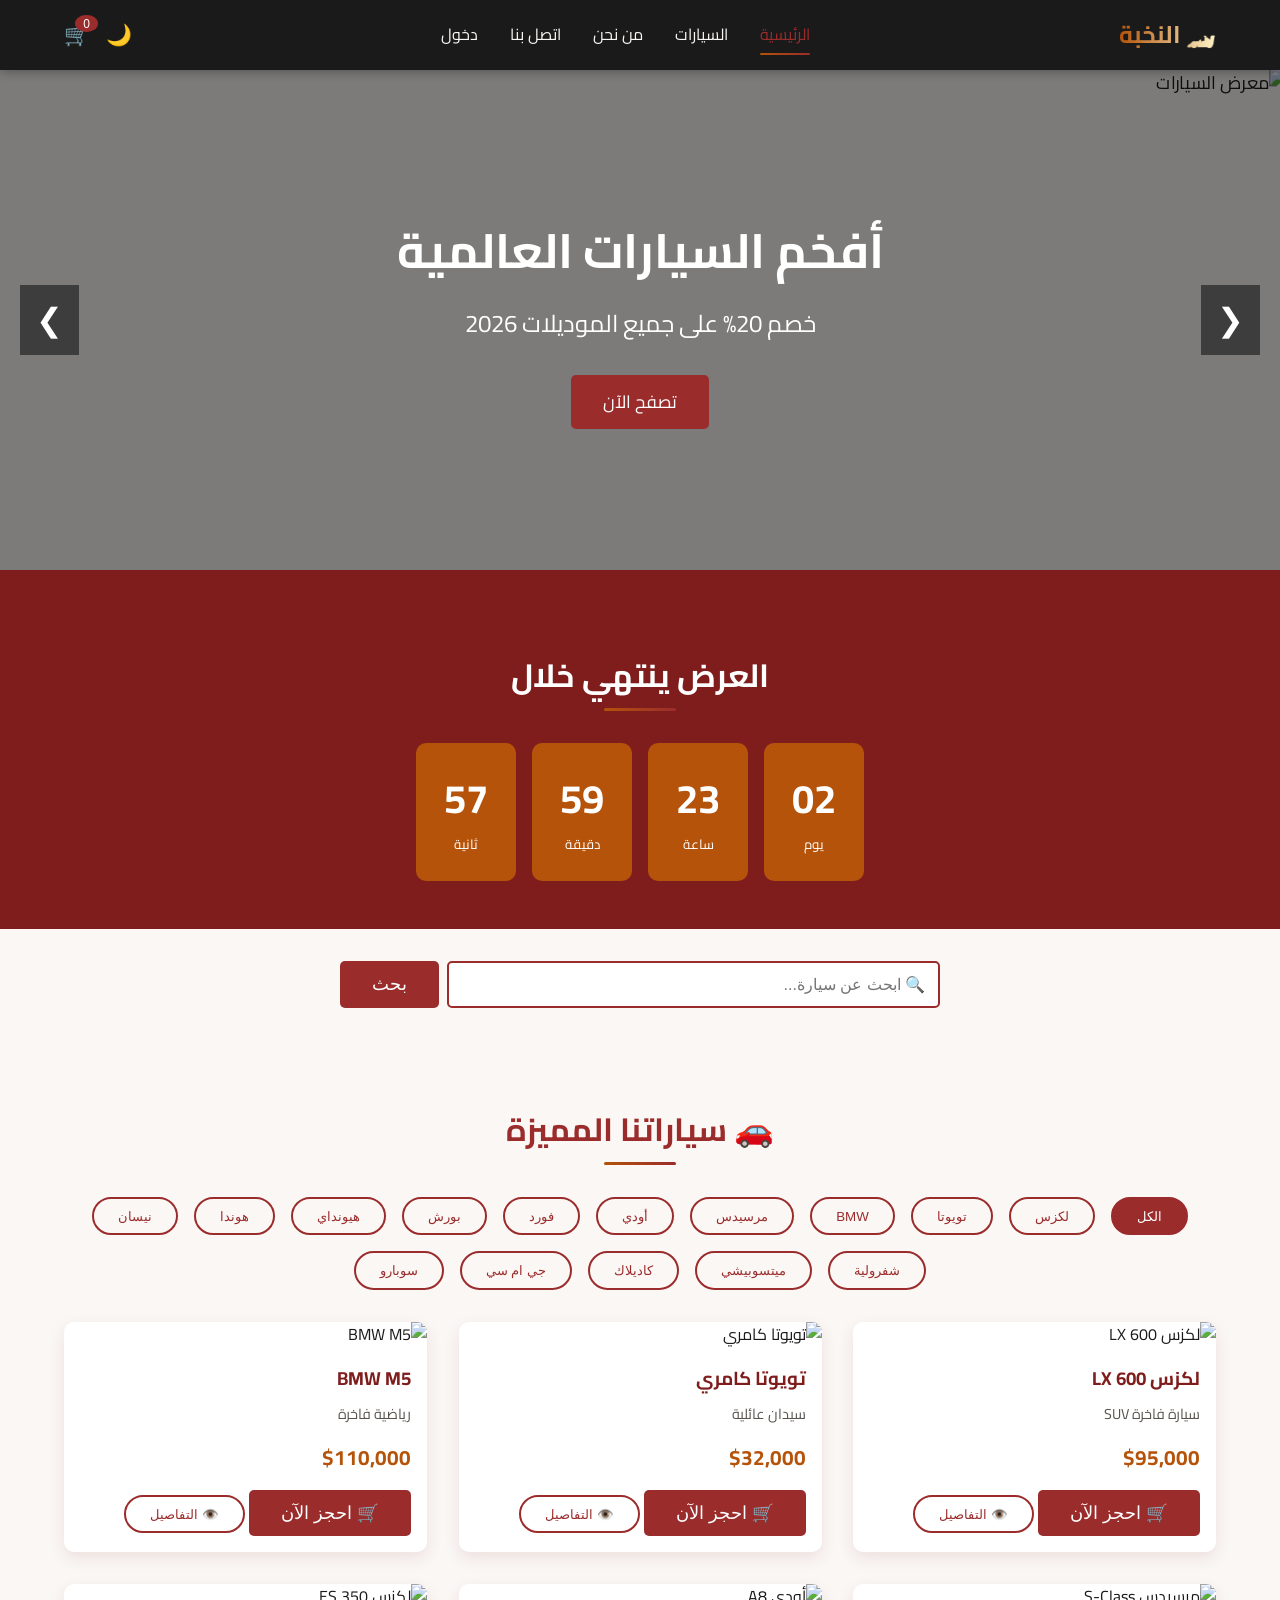
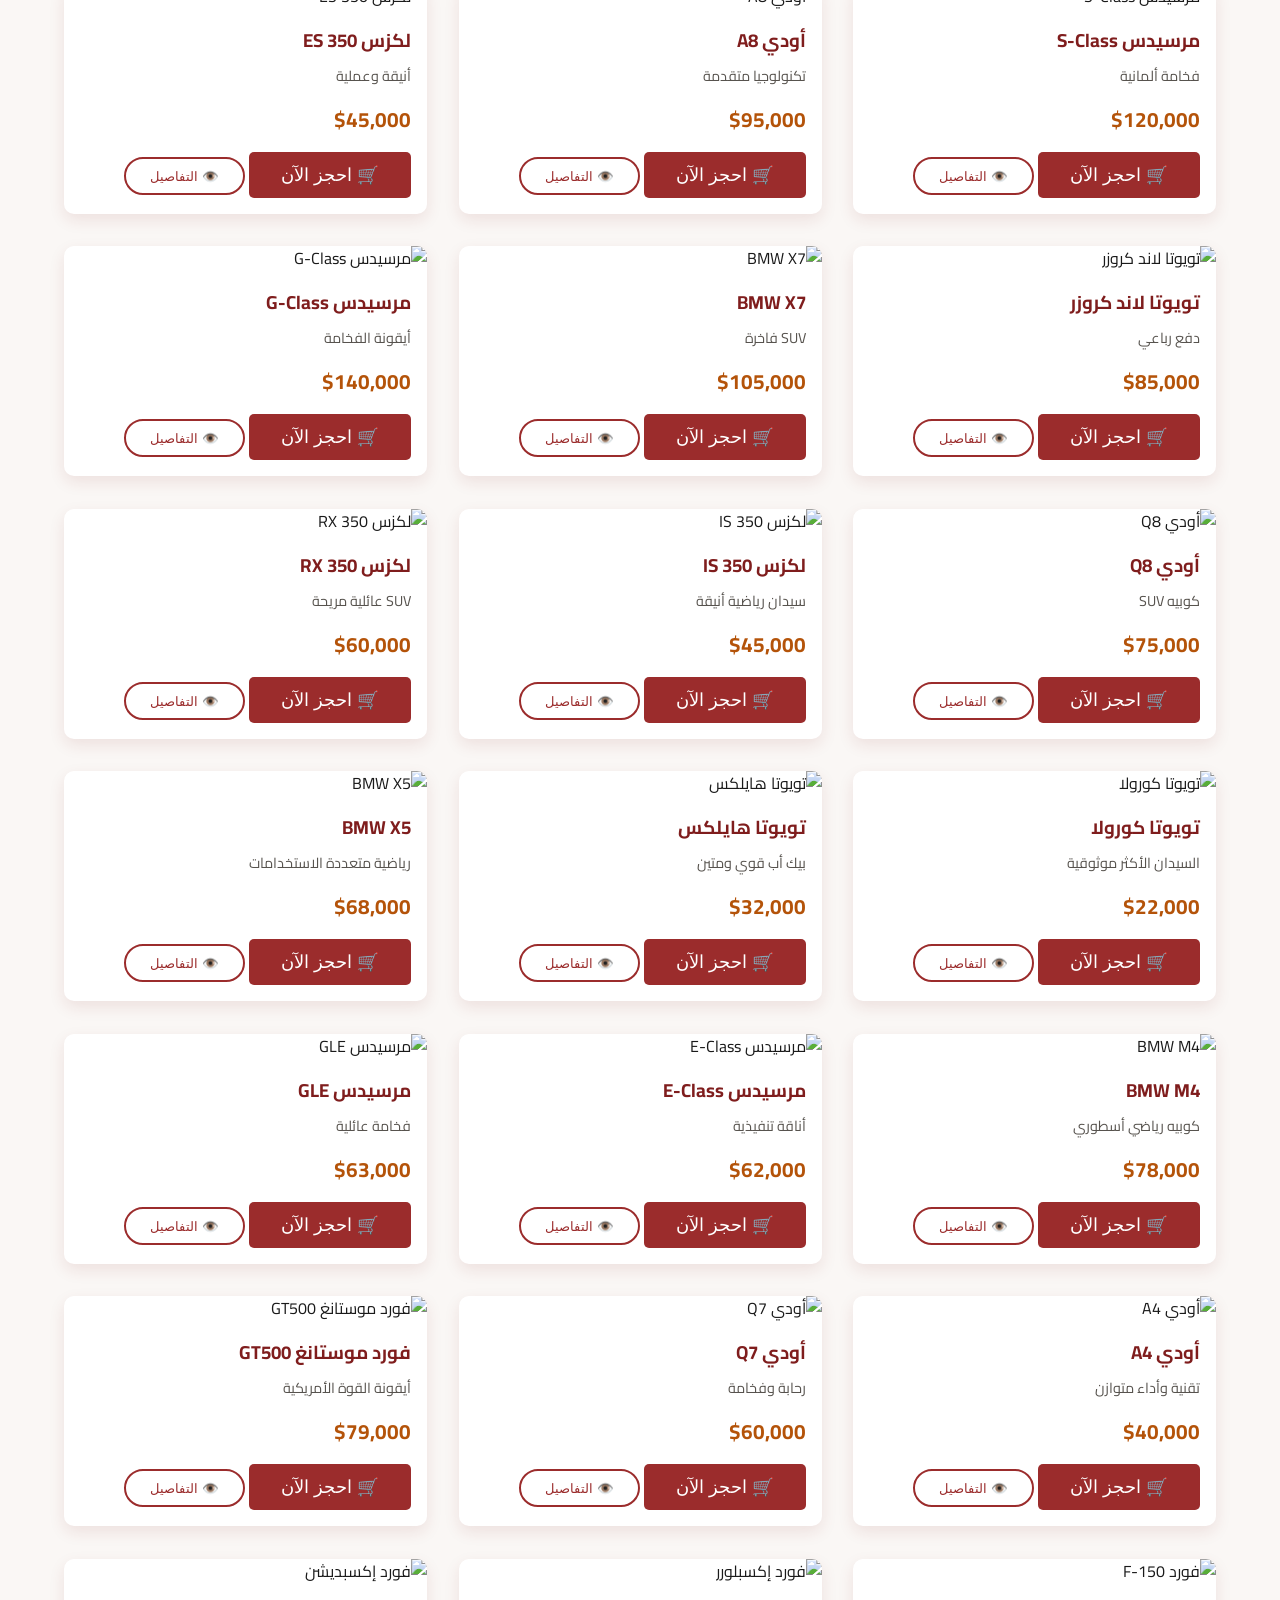
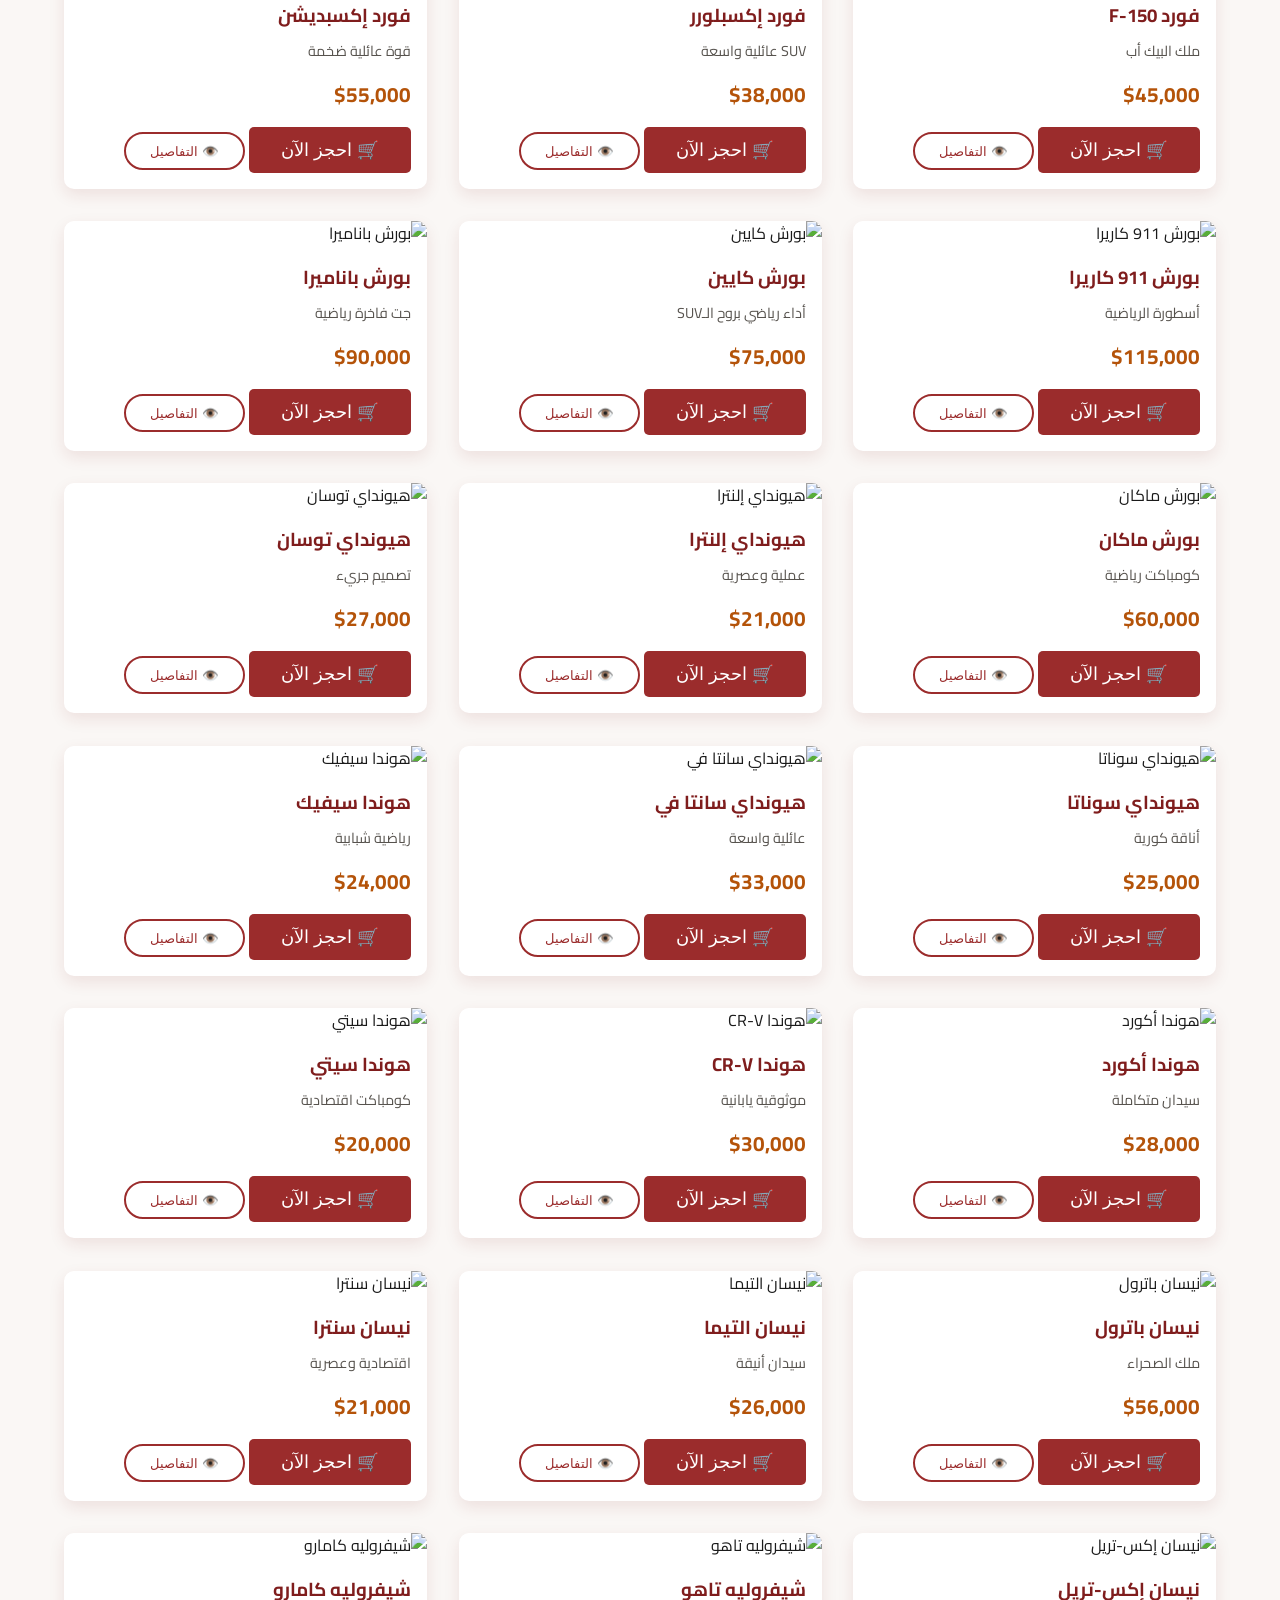
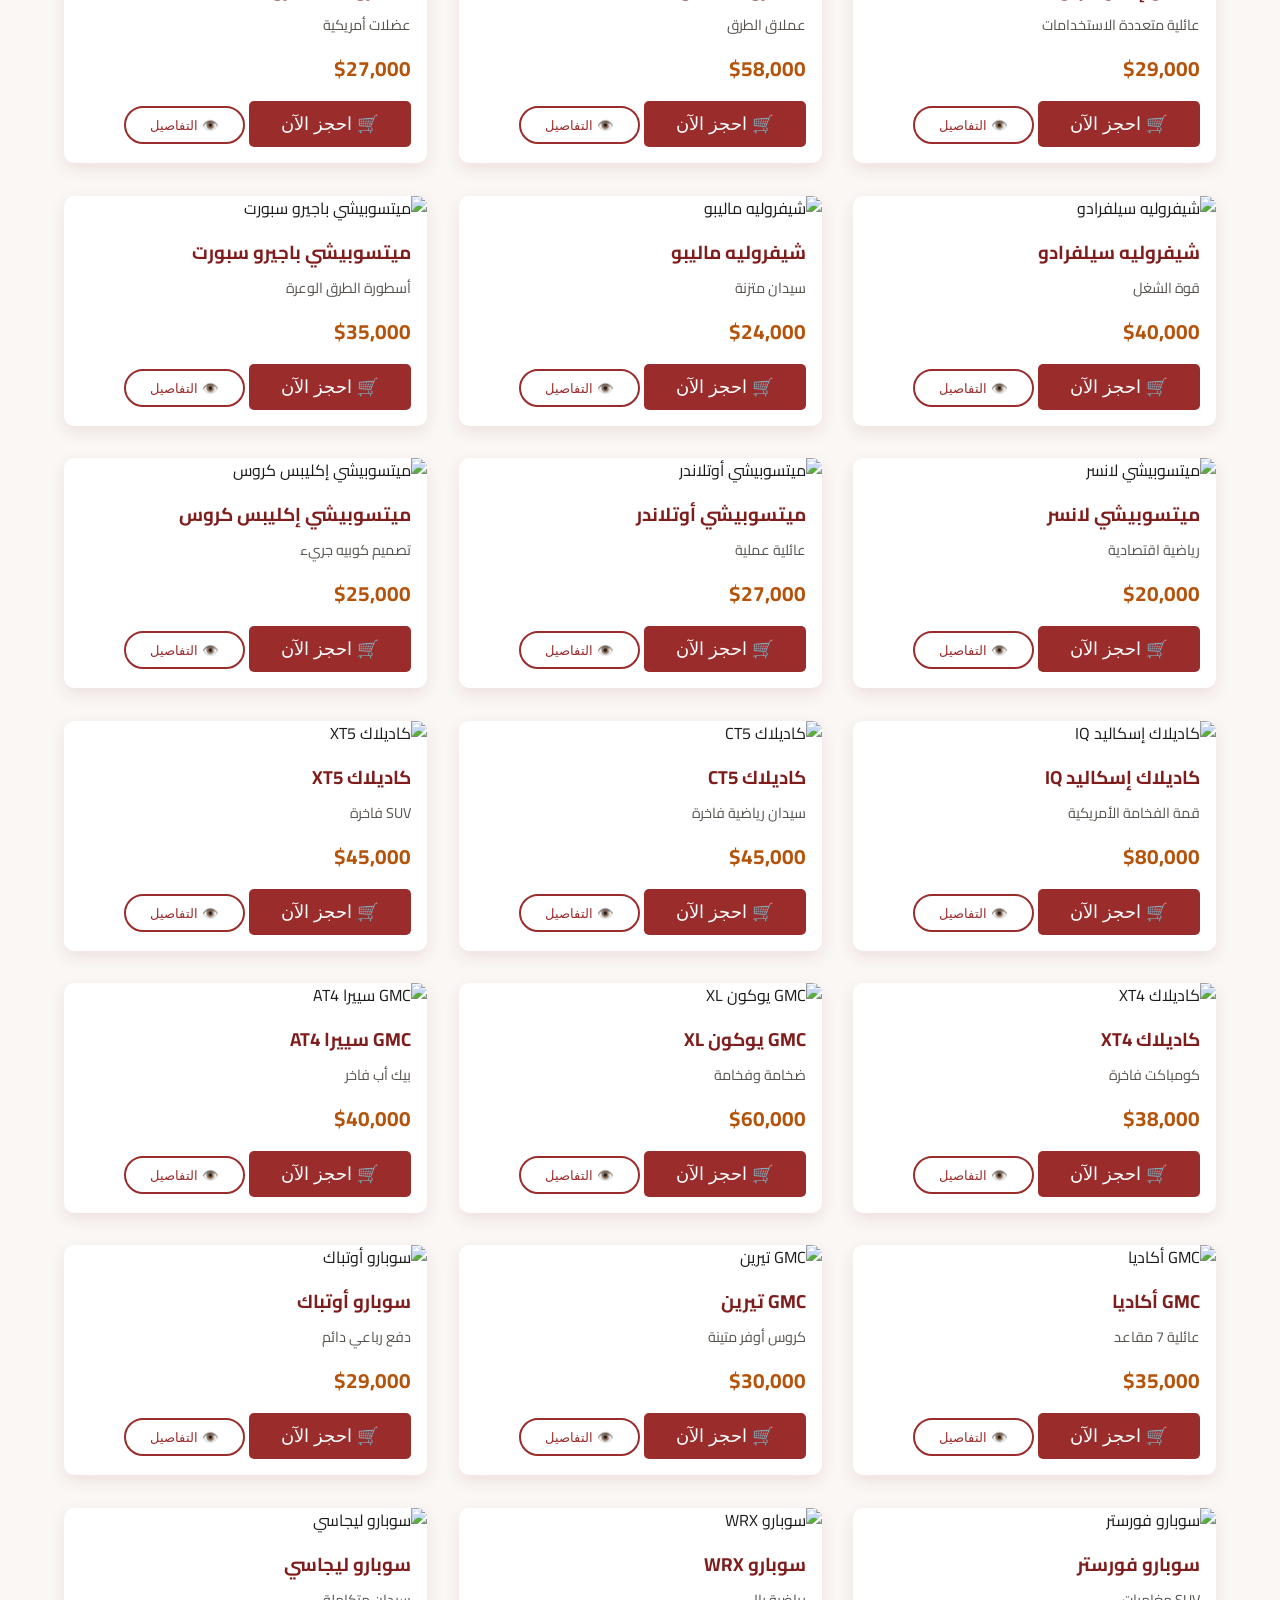
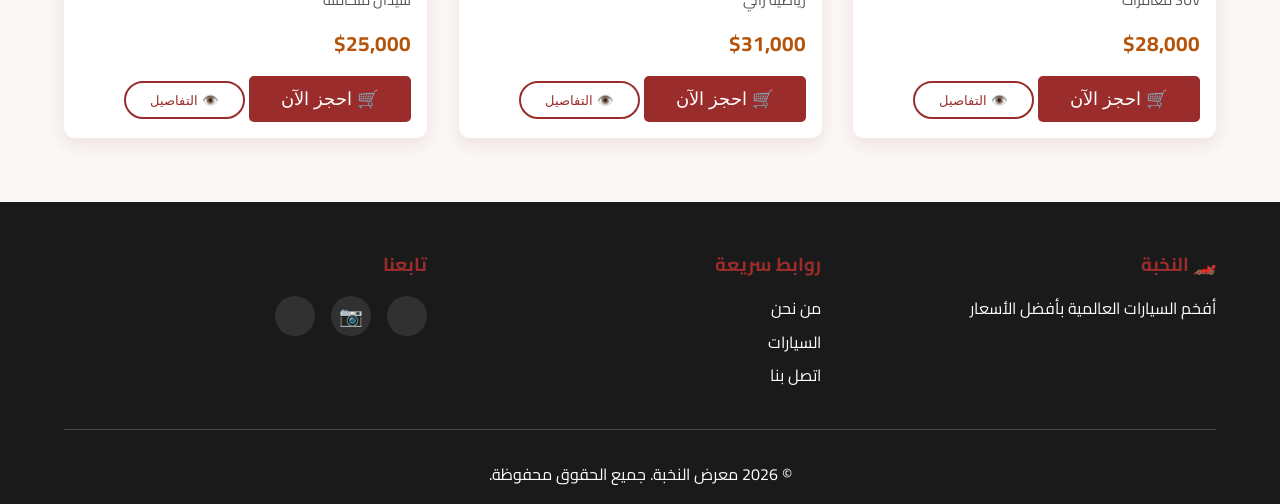
==== commit 92ad074d: "final" ====
--- a/index.html
+++ b/index.html
@@ -18,12 +18,18 @@
     <link href="https://fonts.googleapis.com/css2?family=Cairo:wght@400;600;700;900&display=swap" rel="stylesheet">
     <!-- تطبيق الوضع الليلي فوراً لمنع وميض الصفحة -->
     <script>
+      // قراءة تفضيل الوضع الليلي: إن كان مفعّلاً نجهّز الصفحة للثيم الداكن
       if (localStorage.getItem("darkMode") === "true") {
+        // إضافة صنف التجهيز الداكن على الجذر لمنع الوميض الأبيض
         document.documentElement.classList.add("dark-mode-pending");
       }
+      // إضافة صنف js: إخبار CSS أن الجافاسكربت يعمل لتفعيل حركات الظهور عند التمرير
       document.documentElement.classList.add("js");
     </script>
+    <!-- تنسيق مؤقت للوضع الليلي قبل تحميل ملف CSS (يمنع الوميض الأبيض) -->
     <style>
+      /* تطبيق الخلفية والنص الداكنين مباشرة على body */
+      /* تنسيق مؤقت: خلفية داكنة للجسم قبل اكتمال تحميل ملف CSS */
       .dark-mode-pending body {
         background-color: #1c1917;
         color: #f5f5f4;
@@ -102,21 +108,28 @@
 
     <!-- ========== المؤقت التنازلي ========== -->
     <section class="countdown-section">
-        <div class="container">
+        <!-- حاوية قسم المؤقت التنازلي -->
+        <div class="container">
+            <!-- عنوان قسم المؤقت التنازلي -->
             <h2 class="section-title"> العرض ينتهي خلال</h2>
+            <!-- حاوية مربعات الوقت الأربعة -->
             <div class="countdown">
+                <!-- مربع الأيام -->
                 <div class="time-box">
                     <span id="days">00</span>
                     <small>يوم</small>
                 </div>
+                <!-- مربع الساعات -->
                 <div class="time-box">
                     <span id="hours">00</span>
                     <small>ساعة</small>
                 </div>
+                <!-- مربع الدقائق -->
                 <div class="time-box">
                     <span id="minutes">00</span>
                     <small>دقيقة</small>
                 </div>
+                <!-- مربع الثواني: يُحدّث كل ثانية بJavaScript -->
                 <div class="time-box">
                     <span id="seconds">00</span>
                     <small>ثانية</small>
@@ -127,9 +140,13 @@
 
     <!-- ========== البحث ========== -->
     <section class="search-section">
-        <div class="container">
+        <!-- حاوية قسم البحث -->
+        <div class="container">
+            <!-- صندوق البحث: حقل نص + زر بحث -->
             <div class="search-box">
+                <!-- حقل إدخال نص البحث عن سيارة -->
                 <input type="text" id="searchInput" placeholder="🔍 ابحث عن سيارة...">
+                <!-- زر تنفيذ البحث -->
                 <button id="searchBtn" class="btn-primary">بحث</button>
             </div>
         </div>
@@ -137,7 +154,9 @@
 
     <!-- ========== الفلترة حسب العلامة ========== -->
     <section id="featured" class="cars-section">
-        <div class="container">
+        <!-- حاوية قسم عرض السيارات -->
+        <div class="container">
+            <!-- عنوان قسم عرض السيارات -->
             <h2 class="section-title">🚗 سياراتنا المميزة</h2>
             <!-- أزرار الفلترة -->
             <div class="filter-buttons">
@@ -165,12 +184,16 @@
 
     <!-- ========== التذييل ========== -->
     <footer class="footer">
-        <div class="container">
+        <!-- حاوية التذييل: تجمع الأعمدة وحقوق النشر -->
+        <div class="container">
+            <!-- حاوية أعمدة التذييل الثلاثة -->
             <div class="footer-content">
+                <!-- العمود الأول: تعريف مختصر بالمعرض -->
                 <div class="footer-col">
                     <h3>🏎️ النخبة</h3>
                     <p>أفخم السيارات العالمية بأفضل الأسعار</p>
                 </div>
+                <!-- العمود الثاني: روابط سريعة للصفحات -->
                 <div class="footer-col">
                     <h3>روابط سريعة</h3>
                     <ul>
@@ -179,15 +202,19 @@
                         <li><a href="contact.html">اتصل بنا</a></li>
                     </ul>
                 </div>
+                <!-- العمود الثالث: وسائل التواصل الاجتماعي -->
                 <div class="footer-col">
                     <h3>تابعنا</h3>
+                    <!-- حاوية أيقونات التواصل -->
                     <div class="social">
+                        <!-- أيقونات التواصل الاجتماعي (روابط تجريبية #) -->
                         <a href="#" class="social-icon"></a>
                         <a href="#" class="social-icon">📷</a>
                         <a href="#" class="social-icon"></a>
                     </div>
                 </div>
             </div>
+                <!-- سطر حقوق النشر -->
             <div class="copyright">
                 <p>© 2026 معرض النخبة. جميع الحقوق محفوظة.</p>
             </div>
@@ -199,12 +226,19 @@
 
     <!-- نافذة تفاصيل السيارة -->
     <div id="carModal" class="modal">
+        <!-- صندوق محتوى النافذة: يتبع الثيم الفاتح/الداكن -->
         <div class="modal-content">
+            <!-- زر إغلاق النافذة (×) -->
             <span class="close-modal">&times;</span>
+            <!-- صورة السيارة داخل النافذة -->
             <img id="modalImage" alt="">
+            <!-- اسم السيارة -->
             <h2 id="modalName"></h2>
+            <!-- اسم الشركة المصنعة -->
             <p id="modalBrand"></p>
+            <!-- وصف السيارة -->
             <p id="modalDesc"></p>
+            <!-- سعر السيارة -->
             <p class="price" id="modalPrice"></p>
             <button id="modalAddToCart" class="btn-primary">🛒 احجز الآن</button>
         </div>
@@ -216,4 +250,4 @@
     <!-- ربط ملف JavaScript -->
     <script src="js/script.js" defer></script>
 </body>
-</html>+</html>
--- a/css/style.css
+++ b/css/style.css
@@ -55,56 +55,65 @@
 }
 
 /* ========== شريط التنقل ========== */
+/* شريط التنقل: يبقى ملتصقاً أعلى الصفحة بلون داكن وظل خفيف */
 .navbar {
   background-color: var(--dark);
-  position: sticky;
+  position: sticky; /* sticky = يلتصق أعلى الشاشة عند التمرير */
   top: 0;
-  z-index: 1000;
-  box-shadow: 0 2px 10px rgba(0, 0, 0, 0.3);
-}
-
+  z-index: 1000; /* فوق كل العناصر */
+  box-shadow: 0 2px 10px rgba(0, 0, 0, 0.3); /* ظل لفصل الشريط */
+}
+
+/* حاوية الشريط: توزيع العناصر على الأطراف (توسيط رأسي) */
 .navbar .container {
   display: flex;
-  justify-content: space-between;
+  justify-content: space-between; /* الشعار يمين، الروابط وسط، الأزرار يسار */
   align-items: center;
   padding: 1rem 0;
 }
 
+/* الشعار: بلون النبيذي المميز للمعرض */
 .logo h2 {
   color: var(--primary);
 }
 
+/* قائمة الروابط: تنسيق أفقي بإزالة النقاط */
 .nav-links {
   display: flex;
-  list-style: none;
-  gap: 2rem;
-}
-
+  list-style: none; /* إزالة نقاط القائمة */
+  gap: 2rem; /* مسافة بين كل رابط */
+}
+
+/* الروابط: نص فاتح بدون خط سفلي */
 .nav-links a {
   color: var(--light);
   text-decoration: none;
-  transition: color 0.3s;
-}
-
+  transition: color 0.3s; /* انتقال ناعم عند تغيير اللون */
+}
+
+/* حالة التحويم والرابط النشط: لون نبيذي */
 .nav-links a:hover,
 .nav-links a.active {
   color: var(--primary);
 }
 
+/* أزرار الشريط (الوضع الليلي + السلة) */
 .nav-actions {
   display: flex;
   gap: 1rem;
 }
 
+/* زر أيقوني: بدون خلفية أو حدود */
 .btn-icon {
   background: none;
   border: none;
   color: var(--light);
   font-size: 1.3rem;
   cursor: pointer;
-  position: relative;
-}
-
+  position: relative; /* مرجع لتحديد موضع شارة العدد */
+}
+
+/* شارة عدد السلة: دائرة نبيذية صغيرة أعلى الزر */
 #cartCount {
   background-color: var(--primary);
   color: white;
@@ -117,51 +126,59 @@
 }
 
 /* ========== السلايدر ========== */
+/* حاوية السلايدر: ارتفاع ثابت مع إخفاء الأجزاء الزائدة */
 .slider {
-  position: relative;
+  position: relative; /* مرجع لتموضع الشرائح والأزرار */
   height: 500px;
-  overflow: hidden;
-}
-
+  overflow: hidden; /* إخفاء الشرائح غير الظاهرة */
+}
+
+/* الشريحة: متراكبة فوق بعضها مع شفافية صفرية */
 .slide {
   position: absolute;
-  inset: 0;
-  opacity: 0;
-  transition: opacity 0.8s;
-}
-
+  inset: 0; /* تغطي الحاوية كاملة */
+  opacity: 0; /* مخفية افتراضياً */
+  transition: opacity 0.8s; /* تلاشٍ ناعم عند التبديل */
+}
+
+/* الشريحة النشطة: ظاهرة بالكامل */
 .slide.active {
   opacity: 1;
 }
 
+/* صورة الشريحة: تملأ المساحة دون تشويه */
 .slide img {
   width: 100%;
   height: 100%;
-  object-fit: cover;
-}
-
+  object-fit: cover; /* قص الصورة لتملأ الإطار بحفاظ النسبة */
+}
+
+/* طبقة النص فوق الصورة: تعتيم + توسيط المحتوى */
 .slide-content {
   position: absolute;
   inset: 0;
-  background: rgba(0, 0, 0, 0.5);
+  background: rgba(0, 0, 0, 0.5); /* تعتيم لتحسين قراءة النص */
   display: flex;
   flex-direction: column;
-  justify-content: center;
-  align-items: center;
+  justify-content: center; /* توسيط رأسي */
+  align-items: center; /* توسيط أفقي */
   text-align: center;
   color: white;
 }
 
+/* عنوان الشريحة: حجم كبير مع مسافة سفلية */
 .slide-content h1 {
   font-size: 3rem;
   margin-bottom: 1rem;
 }
 
+/* وصف الشريحة: حجم متوسط */
 .slide-content p {
   font-size: 1.5rem;
   margin-bottom: 2rem;
 }
 
+/* الزر الرئيسي: نبيذي بخلفية ممتلئة */
 .btn-primary {
   background-color: var(--primary);
   color: white;
@@ -169,61 +186,70 @@
   border: none;
   border-radius: 5px;
   cursor: pointer;
-  text-decoration: none;
+  text-decoration: none; /* إزالة الخط السفلي للروابط */
   font-size: 1.1rem;
   transition: background 0.3s;
 }
 
+/* الزر الرئيسي عند التحويم: لون أغمق */
 .btn-primary:hover {
   background-color: var(--primary-hover);
 }
 
+/* أزرار التنقل بين الشرائح: دائرة نصف شفافة سوداء */
 .slider-btn {
   position: absolute;
-  top: 50%;
-  transform: translateY(-50%);
+  top: 50%; /* منتصف الارتفاع */
+  transform: translateY(-50%); /* تصحيح التوسيط */
   background: rgba(0, 0, 0, 0.5);
   color: white;
   border: none;
   font-size: 2rem;
   padding: 1rem;
   cursor: pointer;
-  z-index: 10;
-}
-
+  z-index: 10; /* فوق الشرائح */
+}
+
+/* زر السابق: على اليمين (اتجاه RTL) */
 .slider-btn.prev {
   right: 20px;
 }
 
+/* زر التالي: على اليسار (اتجاه RTL) */
 .slider-btn.next {
   left: 20px;
 }
 
 /* ========== المؤقت التنازلي ========== */
+/* قسم المؤقت: خلفية نبيذية داكنة */
 .countdown-section {
   background-color: var(--secondary);
   padding: 3rem 0;
 }
 
+/* عنوان القسم داخل المؤقت: أبيض للتباين مع الخلفية الداكنة */
 .countdown-section .section-title {
   color: white;
 }
 
+/* صف مربعات الوقت: توزيع أفقي متمركز */
 .countdown {
   display: flex;
   justify-content: center;
-  gap: 1rem;
-}
-
+  gap: 1rem; /* مسافة بين كل مربع */
+}
+
+/* مربع الوقت الواحد (يوم/ساعة/دقيقة/ثانية): ذهبي بزوايا دائرية */
 .time-box {
   background-color: var(--accent);
   color: white;
   padding: 1.5rem;
   border-radius: 10px;
   text-align: center;
-  min-width: 100px;
-}
-
+  min-width: 100px; /* عرض أدنى لمنع التمدد المتفاوت */
+}
+
+/* الرقم داخل المربع: حجم كبير وخط عريض */
 .time-box span {
   display: block;
   font-size: 2.5rem;
@@ -231,95 +257,110 @@
 }
 
 /* ========== البحث ========== */
+/* قسم البحث: هوامش رأسية */
 .search-section {
   padding: 2rem 0;
 }
 
+/* صندوق البحث: حقل + زر في صف واحد متمركز */
 .search-box {
   display: flex;
   gap: 0.5rem;
   max-width: 600px;
-  margin: auto;
-}
-
+  margin: auto; /* توسيط الصندوق */
+}
+
+/* حقل البحث: يتمدد ليملأ المساحة مع حدود نبيذية */
 .search-box input {
-  flex: 1;
+  flex: 1; /* يأخذ كل المساحة المتاحة */
   padding: 0.8rem;
   border: 2px solid var(--primary);
-  background-color: var(--input-bg);
+  background-color: var(--input-bg); /* يتبع الثيم (نهاري/ليلي) */
   color: var(--text);
   border-radius: 5px;
   font-size: 1rem;
 }
 
 /* ========== الفلترة والسيارات ========== */
+/* قسم السيارات: هوامش رأسية */
 .cars-section {
   padding: 2rem 0 4rem;
 }
 
+/* صف أزرار الفلترة: متمركز ويسمح بالالتفاف على الشاشات الصغيرة */
 .filter-buttons {
   display: flex;
   justify-content: center;
   gap: 1rem;
   margin-bottom: 2rem;
-  flex-wrap: wrap;
-}
-
+  flex-wrap: wrap; /* الالتفاف لسطر جديد عند ضيق الشاشة */
+}
+
+/* زر الفلترة: حدود نبيذية بخلفية شفافة وشكل كبسولة */
 .filter-btn {
   padding: 0.6rem 1.5rem;
   border: 2px solid var(--primary);
   background: transparent;
   color: var(--primary);
-  border-radius: 50px;
+  border-radius: 50px; /* شكل كبسولة */
   cursor: pointer;
   transition: all 0.3s;
 }
 
+/* الزر النشط أو عند التحويم: خلفية نبيذية ممتلئة ونص أبيض */
 .filter-btn.active,
 .filter-btn:hover {
   background-color: var(--primary);
   color: white;
 }
 
+/* شبكة السيارات: أعمدة تلقائية لا يقل عرض العمود عن 280px */
 .cars-grid {
   display: grid;
   grid-template-columns: repeat(auto-fill, minmax(280px, 1fr));
-  gap: 2rem;
-}
-
+  gap: 2rem; /* مسافة بين البطاقات */
+}
+
+/* بطاقة السيارة: خلفية بيضاء وزوايا دائرية وظل ناعم */
 .car-card {
-  background-color: var(--card-bg);
+  background-color: var(--card-bg); /* يتبع الثيم */
   border-radius: 10px;
-  overflow: hidden;
+  overflow: hidden; /* لقص الصورة داخل الزوايا الدائرية */
   box-shadow: 0 6px 16px rgba(var(--shadow-color), 0.1);
   transition: transform 0.3s;
 }
 
+/* البطاقة عند التحويم: ترتفع قليلاً */
 .car-card:hover {
   transform: translateY(-5px);
 }
 
+/* صورة السيارة: عرض كامل بارتفاع ثابت دون تشويه */
 .car-card img {
   width: 100%;
   height: 200px;
   object-fit: cover;
 }
 
+/* منطقة معلومات السيارة داخل البطاقة */
 .car-info {
   padding: 1rem;
 }
 
+/* اسم السيارة: بلون العناوين (يتغير مع الثيم) */
 .car-info h3 {
   color: var(--heading-color);
   margin-bottom: 0.5rem;
 }
 
+/* اسم الشركة المصنعة: رمادي صغير */
 .car-brand {
   color: var(--gray);
   font-size: 0.9rem;
   margin-bottom: 0.5rem;
 }
 
+/* السعر: ذهبي بارز وخط عريض */
 .price {
   color: var(--accent);
   font-size: 1.3rem;
@@ -328,63 +369,74 @@
 }
 
 /* ========== التذييل ========== */
+/* التذييل: خلفية داكنة ونص أبيض */
 .footer {
   background-color: var(--dark);
   color: white;
   padding: 3rem 0 1rem;
 }
 
+/* محتوى التذييل: ثلاثة أعمدة متساوية */
 .footer-content {
   display: grid;
   grid-template-columns: repeat(3, 1fr);
   gap: 2rem;
 }
 
+/* عنوان العمود في التذييل: نبيذي */
 .footer-col h3 {
   color: var(--primary);
   margin-bottom: 1rem;
 }
 
+/* قائمة روابط التذييل: إزالة النقاط */
 .footer-col ul {
   list-style: none;
 }
 
+/* عنصر القائمة: مسافة سفلية بين الروابط */
 .footer-col ul li {
   margin-bottom: 0.5rem;
 }
 
+/* رابط التذييل: أبيض بدون خط سفلي */
 .footer-col ul li a {
   color: white;
   text-decoration: none;
   transition: color 0.3s;
 }
 
+/* رابط التذييل عند التحويم: نبيذي */
 .footer-col ul li a:hover {
   color: var(--primary);
 }
 
+/* صف أيقونات التواصل الاجتماعي */
 .social {
   display: flex;
   gap: 1rem;
 }
 
+/* أيقونة تواصل: دائرة شفافة متمركزة المحتوى */
 .social-icon {
   background: rgba(255, 255, 255, 0.1);
   width: 40px;
   height: 40px;
   display: flex;
-  justify-content: center;
-  align-items: center;
+  justify-content: center; /* توسيط أفقي */
+  align-items: center; /* توسيط رأسي */
   border-radius: 50%;
   text-decoration: none;
   font-size: 1.2rem;
   transition: background 0.3s;
 }
 
+/* الأيقونة عند التحويم: خلفية نبيذية */
 .social-icon:hover {
   background: var(--primary);
 }
 
+/* سطر حقوق النشر: بحد علوي فاصل */
 .copyright {
   border-top: 1px solid rgba(255, 255, 255, 0.2);
   text-align: center;
@@ -393,8 +445,9 @@
 }
 
 /* ========== زر العودة للأعلى ========== */
+/* الزر العائم: دائرة نبيذية أسفل يسار الشاشة، مخفية افتراضياً */
 .back-to-top {
-  position: fixed;
+  position: fixed; /* يبقى ثابتاً عند التمرير */
   bottom: 30px;
   left: 30px;
   width: 50px;
@@ -405,32 +458,36 @@
   color: white;
   font-size: 1.5rem;
   cursor: pointer;
-  opacity: 0;
+  opacity: 0; /* مخفي افتراضياً */
   visibility: hidden;
   transition: all 0.3s;
   z-index: 999;
 }
 
+/* حالة الظهور: يضيفها JavaScript عند النزول في الصفحة */
 .back-to-top.show {
   opacity: 1;
   visibility: visible;
 }
 
 /* ========== النافذة المنبثقة ========== */
+/* الطبقة المعتمة الخلفية: تغطي الشاشة كاملة ومخفية افتراضياً */
 .modal {
   position: fixed;
-  inset: 0;
-  background: rgba(0, 0, 0, 0.7);
-  display: none;
+  inset: 0; /* تغطي الشاشة كاملة */
+  background: rgba(0, 0, 0, 0.7); /* تعتيم خلفي */
+  display: none; /* مخفية افتراضياً */
   justify-content: center;
   align-items: center;
-  z-index: 2000;
-}
-
+  z-index: 2000; /* فوق كل العناصر عدا الإشعارات */
+}
+
+/* حالة الإظهار: يضيفها JavaScript عند فتح البطاقة */
 .modal.show {
   display: flex;
 }
 
+/* صندوق المحتوى: بطاقة بيضاء بزوايا دائرية (تتبع الثيم) */
 .modal-content {
   background: var(--card-bg);
   color: var(--text);
@@ -439,9 +496,10 @@
   width: 90%;
   max-width: 500px;
   text-align: center;
-  position: relative;
-}
-
+  position: relative; /* مرجع لزر الإغلاق */
+}
+
+/* زر إغلاق النافذة (×): معلّق أعلى يسار الصندوق */
 .close-modal {
   position: absolute;
   top: 10px;
@@ -451,10 +509,12 @@
   color: var(--gray);
 }
 
+/* زر الإغلاق عند التحويم: نبيذي */
 .close-modal:hover {
   color: var(--primary);
 }
 
+/* صورة السيارة داخل النافذة: عرض كامل بارتفاع ثابت */
 .modal-content img {
   width: 100%;
   height: 250px;
@@ -464,30 +524,34 @@
 }
 
 /* ========== الإشعارات ========== */
+/* حاوية الإشعارات: مثبتة أعلى وسط الشاشة */
 .toast-container {
   position: fixed;
   top: 80px;
   left: 50%;
-  transform: translateX(-50%);
-  z-index: 3000;
-}
-
+  transform: translateX(-50%); /* تصحيح التوسيط الأفقي */
+  z-index: 3000; /* فوق كل العناصر */
+}
+
+/* الإشعار: كبسولة ذهبية تظهر بحركة انزلاق من الأعلى */
 .toast {
   background-color: var(--success);
   color: white;
   padding: 1rem 2rem;
   border-radius: 50px;
   margin-bottom: 1rem;
-  opacity: 0;
-  transform: translateY(-20px);
+  opacity: 0; /* مخفي افتراضياً */
+  transform: translateY(-20px); /* مزاح للأعلى */
   transition: all 0.3s;
 }
 
+/* الإشعار الظاهر: يتحرك للأسفل ويصبح مرئياً */
 .toast.show {
   opacity: 1;
   transform: translateY(0);
 }
 
+/* إشعار الخطأ: نبيذي بدل الذهبي */
 .toast.error {
   background-color: var(--primary);
 }
@@ -555,22 +619,26 @@
 }
 
 /* ========== التجاوب ========== */
+/* الشاشات الصغيرة (الجوال) — أقل من 768px */
 @media (max-width: 768px) {
+  /* روابط التنقل: تصبح عمودية */
   .nav-links {
     flex-direction: column;
     gap: 0.5rem;
   }
 
+  /* تصغير عنوان السلايدر */
   .slide-content h1 {
     font-size: 2rem;
   }
 
+  /* التذييل: عمود واحد */
   .footer-content {
     grid-template-columns: 1fr;
   }
 }
 /* ========== صفحة من نحن ========== */
-/* ترويسة الصفحة */
+/* ترويسة الصفحة: خلفية نبيذية داكنة ونص متمركز */
 .page-header {
   background-color: var(--secondary);
   color: white;
@@ -578,50 +646,54 @@
   text-align: center;
 }
 
+/* عنوان الترويسة الرئيسي: حجم كبير */
 .page-header h1 {
   font-size: 2.5rem;
 }
 
-/* قسم الساعة */
+/* قسم الساعة: هوامش رأسية */
 .clock-section {
   padding: 2rem 0;
 }
 
-/* قسم القصة */
+/* قسم القصة: تباعد أسطر واسع لراحة القراءة */
 .about-section {
   padding: 2rem 0;
   line-height: 2;
 }
 
-/* المحتوى الإضافي المخفي */
+/* المحتوى الإضافي المخفي: يظهر عند الضغط على "عرض المزيد" */
 .more-content {
-  display: none;
+  display: none; /* مخفي افتراضياً */
   margin-top: 1rem;
-  border-right: 4px solid var(--primary);
+  border-right: 4px solid var(--primary); /* شريط نبيذي جانبي (RTL) */
   padding-right: 1rem;
 }
 
+/* حالة الإظهار: يضيفها JavaScript عند الضغط على الزر */
 .more-content.show {
   display: block;
 }
 
-/* زر عرض المزيد */
+/* زر عرض المزيد: متمركز أسفل النص */
 #showMoreBtn {
   display: block;
   margin: 1.5rem auto 0;
 }
 
-/* قسم الإحصائيات */
+/* قسم الإحصائيات: هوامش رأسية */
 .stats-section {
   padding: 2rem 0 4rem;
 }
 
+/* شبكة الإحصائيات: ثلاثة أعمدة متساوية */
 .stats-grid {
   display: grid;
   grid-template-columns: repeat(3, 1fr);
   gap: 1.5rem;
 }
 
+/* بطاقة الإحصائية: بيضاء بزوايا دائرية وظل ناعم */
 .stat-card {
   background-color: var(--card-bg);
   padding: 2rem;
@@ -631,22 +703,26 @@
   transition: transform 0.3s;
 }
 
+/* الرقم الكبير داخل البطاقة: نبيذي بارز */
 .stat-card h3 {
   font-size: 2.5rem;
   color: var(--primary);
 }
 
 /* ========== صفحة اتصل بنا ========== */
+/* قسم بطاقات معلومات التواصل: هوامش علوية فقط */
 .contact-info-section {
   padding: 2rem 0 0;
 }
 
+/* شبكة البطاقات: ثلاثة أعمدة متساوية */
 .contact-info-grid {
   display: grid;
   grid-template-columns: repeat(3, 1fr);
   gap: 1.5rem;
 }
 
+/* بطاقة معلومة تواصل (عنوان/هاتف/بريد): بيضاء بظل ناعم */
 .contact-card {
   background-color: var(--card-bg);
   padding: 1.5rem;
@@ -655,64 +731,74 @@
   box-shadow: 0 6px 16px rgba(var(--shadow-color), 0.1);
 }
 
+/* عنوان البطاقة: نبيذي */
 .contact-card h3 {
   color: var(--primary);
   margin-bottom: 0.5rem;
 }
 
+/* قسم نموذج التواصل: هوامش رأسية */
 .contact-section {
   padding: 2rem 0 4rem;
 }
 
+/* صندوق النموذج: متمركز بعرض أقصى 600px */
 .contact-form {
   background-color: var(--card-bg);
   max-width: 600px;
-  margin: auto;
+  margin: auto; /* توسيط النموذج */
   padding: 2rem;
   border-radius: 10px;
   box-shadow: 0 6px 16px rgba(var(--shadow-color), 0.1);
 }
 
+/* مجموعة الحقل الواحد (تسمية + إدخال + رسالة خطأ) */
 .form-group {
   margin-bottom: 1.2rem;
 }
 
+/* تسمية الحقل: عرض كامل وخط عريض */
 .form-group label {
   display: block;
   margin-bottom: 0.4rem;
   font-weight: 600;
 }
 
+/* حقول الإدخال والنصوص: تتبع الثيم مع حدود متغيرة */
 .form-group input,
 .form-group textarea {
   width: 100%;
   padding: 0.7rem;
   border: 2px solid var(--border-color);
-  background-color: var(--input-bg);
+  background-color: var(--input-bg); /* يتبع الوضع الليلي */
   color: var(--text);
   border-radius: 5px;
   font-size: 1rem;
-  outline: none;
+  outline: none; /* إزالة الإطار الافتراضي */
   transition: border-color 0.3s;
 }
 
+/* الحقل عند التركيز: حدود نبيذية */
 .form-group input:focus,
 .form-group textarea:focus {
   border-color: var(--primary);
 }
 
+/* رسالة الخطأ أسفل الحقل: نبيذية صغيرة */
 .error-msg {
   display: block;
   color: var(--primary);
   font-size: 0.85rem;
-  min-height: 1.2rem;
+  min-height: 1.2rem; /* يحفظ المساحة لمنع اهتزاز التصميم */
 }
 
 /* ========== صفحة تسجيل الدخول ========== */
+/* قسم الدخول: هوامش رأسية واسعة */
 .login-section {
   padding: 3rem 0 5rem;
 }
 
+/* رسالة الترحيب أو الخطأ: ذهبية متمركزة وخط عريض */
 .welcome-back {
   text-align: center;
   color: var(--success);
@@ -720,23 +806,26 @@
   margin-bottom: 1rem;
 }
 
+/* صندوق نموذج الدخول: متمركز بعرض أقصى 420px */
 .login-form {
   max-width: 420px;
-  margin: auto;
+  margin: auto; /* توسيط النموذج */
   background-color: var(--card-bg);
   padding: 2rem;
   border-radius: 10px;
   box-shadow: 0 6px 16px rgba(var(--shadow-color), 0.1);
 }
 
+/* حاوية كلمة المرور: مرجع لتموضع زر العين داخلها */
 .password-wrapper {
   position: relative;
 }
 
+/* زر إظهار/إخفاء كلمة المرور (العين): معلّق يسار الحقل */
 .toggle-password {
   position: absolute;
   left: 10px;
-  top: 50%;
+  top: 50%; /* منتصف الحقل */
   transform: translateY(-50%);
   background: none;
   border: none;
@@ -744,32 +833,37 @@
   font-size: 1.1rem;
 }
 
+/* نص أسفل النموذج (رابط إنشاء حساب) */
 .login-footer-text {
   text-align: center;
   margin-top: 1rem;
 }
 
+/* رابط إنشاء الحساب: نبيذي */
 .login-footer-text a {
   color: var(--primary);
 }
 
 /* ========== صندوق الأخطاء ========== */
+/* صندوق أخطاء التسجيل: خلفية حمراء شفافة وحدود نبيذية */
 .errors-box {
   max-width: 420px;
   margin: 1rem auto;
-  background-color: rgba(155, 44, 44, 0.08);
+  background-color: rgba(155, 44, 44, 0.08); /* شفافية خفيفة */
   border: 1px solid var(--primary);
   color: var(--primary);
   padding: 0.8rem 1rem;
   border-radius: 5px;
 }
 
+/* قائمة الأخطاء داخل الصندوق: بدون نقاط مع تباعد أسطر */
 .errors-box ul {
   list-style: none;
   line-height: 1.9;
 }
 
 /* ========== شريط الفرز ========== */
+/* شريط الفرز: تسمية + قائمة منسدلة في صف متمركز */
 .sort-bar {
   display: flex;
   justify-content: center;
@@ -778,6 +872,7 @@
   margin-bottom: 2rem;
 }
 
+/* القائمة المنسدلة للفرز: تتبع الثيم */
 .sort-select {
   padding: 0.5rem 1rem;
   border: 2px solid var(--primary);
@@ -788,19 +883,22 @@
 }
 
 /* ========== نافذة السلة ========== */
+/* قائمة عناصر السلة: قابلة للتمرير عند كثرة العناصر */
 .cart-items {
   max-height: 300px;
-  overflow-y: auto;
+  overflow-y: auto; /* شريط تمرير رأسي عند الزيادة */
   margin-bottom: 1rem;
 }
 
+/* عنصر السلة الواحد: الاسم يسار والسعر يمين */
 .cart-item {
   display: flex;
   justify-content: space-between;
   padding: 0.6rem 0;
-  border-bottom: 1px solid var(--border-color);
-}
-
+  border-bottom: 1px solid var(--border-color); /* فاصل بين العناصر */
+}
+
+/* إجمالي السلة: بارز ومحاذى لليسار */
 .cart-total {
   font-size: 1.2rem;
   font-weight: 700;
@@ -808,10 +906,12 @@
   margin-bottom: 1rem;
 }
 
+/* المبلغ الإجمالي: ذهبي */
 .cart-total span {
   color: var(--success);
 }
 
+/* أزرار السلة (إتمام/تفريغ): صف متمركز */
 .cart-actions {
   display: flex;
   justify-content: center;
@@ -819,17 +919,19 @@
 }
 
 /* ========== شريحة الترحيب ========== */
+/* اسم المستخدم المسجل: كبسولة ذهبية شفافة */
 .user-chip {
-  background-color: rgba(180, 83, 9, 0.15);
+  background-color: rgba(180, 83, 9, 0.15); /* ذهبي شفاف */
   color: var(--success);
   padding: 0.25rem 0.8rem;
   border-radius: 50px;
   font-size: 0.85rem;
   font-weight: 700;
-  white-space: nowrap;
+  white-space: nowrap; /* منع التفاف الاسم */
 }
 
 /* ========== التجاوب ========== */
+/* الشاشات الصغيرة: تحويل الشبكات الثلاثية إلى عمود واحد */
 @media (max-width: 768px) {
   .contact-info-grid,
   .stats-grid,
@@ -841,31 +943,37 @@
 /* =====================================================
    الأنيميشن — Luxury Cinematic Motion
    ===================================================== */
+/* منحنيات الحركة الفاخرة: تُستخدم في كل الأنيميشن */
 :root {
-  --ease-lux: cubic-bezier(0.22, 1, 0.36, 1);
-  --ease-spring: cubic-bezier(0.34, 1.56, 0.64, 1);
-}
-
+  --ease-lux: cubic-bezier(0.22, 1, 0.36, 1); /* انسيابي بطيء النهاية = فخامة */
+  --ease-spring: cubic-bezier(0.34, 1.56, 0.64, 1); /* ارتدادي = مرونة وحيوية */
+}
+
+/* التمرير الناعم عند النقر على روابط داخلية (#featured) */
 html {
   scroll-behavior: smooth;
 }
 
 /* ---------- كوريوغرافيا الدخول: شريط التنقل ---------- */
+/* الشعار وأزرار الشريط: يدخلان معاً من الأعلى */
 .logo,
 .nav-actions {
-  animation: navIn 0.7s var(--ease-lux) both;
-}
-
+  animation: navIn 0.7s var(--ease-lux) both; /* both = يحفظ حالة البداية */
+}
+
+/* كل رابط تنقل: يدخل منفرداً من الأعلى */
 .nav-links li {
   animation: navIn 0.6s var(--ease-lux) both;
 }
 
+/* تأخير متدرج: الروابط تدخل واحداً بعد الآخر */
 .nav-links li:nth-child(1) { animation-delay: 0.1s; }
 .nav-links li:nth-child(2) { animation-delay: 0.17s; }
 .nav-links li:nth-child(3) { animation-delay: 0.24s; }
 .nav-links li:nth-child(4) { animation-delay: 0.31s; }
 .nav-links li:nth-child(5) { animation-delay: 0.38s; }
 
+/* حركة الدخول: نزول من الأعلى مع ظهور تدريجي */
 @keyframes navIn {
   from {
     opacity: 0;
@@ -878,47 +986,53 @@
 }
 
 /* ---------- الشعار الذهبي المتلألئ ---------- */
+/* الشعار: تدرج ذهبي مقصوص على شكل نص + لمعان متحرك دائم */
 .logo h2 {
   background: linear-gradient(90deg, var(--accent) 0%, #fef3c7 50%, var(--accent) 100%);
-  background-size: 200% auto;
-  -webkit-background-clip: text;
+  background-size: 200% auto; /* خلفية ممددة لتسمح بالحركة */
+  -webkit-background-clip: text; /* قص الخلفية على شكل الأحرف */
   background-clip: text;
-  -webkit-text-fill-color: transparent;
+  -webkit-text-fill-color: transparent; /* إظهار الخلفية بدل لون النص */
   color: transparent;
   animation: shimmer 5s linear infinite;
 }
 
+/* اللمعان: الخلفية تنزلق أفقيًا باستمرار */
 @keyframes shimmer {
   to {
-    background-position: -200% center;
+    background-position: -200% center; /* ينزلق من اليمين لليسار */
   }
 }
 
 /* ---------- روابط التنقل: خط ذهبي متحرك ---------- */
+/* الرابط: مرجع للخط الزخرفي أسفله */
 .nav-links a {
   position: relative;
 }
 
+/* الخط الزخرفي: شريط متدرج مخفي (عرض صفر) أسفل الرابط */
 .nav-links a::after {
   content: "";
   position: absolute;
-  bottom: -6px;
+  bottom: -6px; /* أسفل النص */
   right: 0;
   width: 100%;
   height: 2px;
   border-radius: 2px;
   background: linear-gradient(90deg, var(--accent), var(--primary));
-  transform: scaleX(0);
-  transform-origin: right;
+  transform: scaleX(0); /* مخفي */
+  transform-origin: right; /* ينمو من اليمين (اتجاه RTL) */
   transition: transform 0.4s var(--ease-lux);
 }
 
+/* عند التحويم أو الرابط النشط: الخط يتمدد ليملأ العرض */
 .nav-links a:hover::after,
 .nav-links a.active::after {
   transform: scaleX(1);
 }
 
 /* ---------- شريط زجاجي عند التمرير + شريط التقدم ---------- */
+/* انتقال ناعم لخلفية وظل شريط التنقل */
 .navbar {
   transition:
     background-color 0.4s,
@@ -926,67 +1040,75 @@
     backdrop-filter 0.4s;
 }
 
+/* حالة التمرير: خلفية شفافة + ضبابية زجاجية (يضيفها JS) */
 .navbar.scrolled {
-  background-color: rgba(20, 17, 15, 0.82);
-  backdrop-filter: blur(14px);
-  -webkit-backdrop-filter: blur(14px);
+  background-color: rgba(20, 17, 15, 0.82); /* داكن شبه شفاف */
+  backdrop-filter: blur(14px); /* ضبابية زجاجية */
+  -webkit-backdrop-filter: blur(14px); /* دعم متصفح Safari */
   box-shadow: 0 6px 24px rgba(0, 0, 0, 0.35);
 }
 
+/* شريط تقدم القراءة: خط ذهبي أعلى الصفحة يتوسع مع التمرير */
 #scrollProgress {
   position: fixed;
   top: 0;
-  right: 0;
+  right: 0; /* يبدأ من اليمين (اتجاه RTL) */
   height: 3px;
-  width: 0%;
-  background: linear-gradient(90deg, var(--accent), var(--primary));
-  box-shadow: 0 0 10px rgba(180, 83, 9, 0.55);
+  width: 0%; /* يتغير بـ JavaScript */
+  background: linear-gradient(90deg, var(--accent), var(--primary)); /* تدرج ذهبي→نبيذي */
+  box-shadow: 0 0 10px rgba(180, 83, 9, 0.55); /* توهج ذهبي */
   z-index: 1001;
 }
 
 /* ---------- شاشة التحميل السينمائية ---------- */
+/* شاشة التحميل: تغطي الشاشة كاملة بخلفية داكنة */
 #preloader {
   position: fixed;
   inset: 0;
-  z-index: 9999;
+  z-index: 9999; /* فوق كل شيء */
   display: flex;
   flex-direction: column;
   justify-content: center;
   align-items: center;
-  gap: 1.1rem;
+  gap: 1.1rem; /* مسافة بين الشعار والاسم والشريط */
   background: var(--dark);
   transition:
-    opacity 0.7s var(--ease-lux),
+    opacity 0.7s var(--ease-lux), /* تلاشٍ فاخر */
     visibility 0.7s;
 }
 
+/* عند اكتمال التحميل: تختفي الشاشة (يضيفها JS) */
 #preloader.done {
   opacity: 0;
   visibility: hidden;
-  pointer-events: none;
-}
-
+  pointer-events: none; /* لا تعترض النقر بعد الاختفاء */
+}
+
+/* شعار الشاشة: نبض مستمر (ارتفاع وانخفاض) */
 .preloader-logo {
   font-size: 4rem;
   animation: preBounce 1.2s var(--ease-spring) infinite alternate;
 }
 
+/* نص الشعار: توهج متبادل */
 .preloader-text {
   color: var(--light);
   font-size: 1.4rem;
   font-weight: 700;
-  letter-spacing: 2px;
+  letter-spacing: 2px; /* تباعد أحرف أنيق */
   animation: preFade 1.6s ease-in-out infinite alternate;
 }
 
+/* خلفية شريط التقدم: خط رمادي شفاف */
 .preloader-bar {
   width: 210px;
   height: 3px;
   border-radius: 3px;
-  overflow: hidden;
+  overflow: hidden; /* لقص الشريط المتحرك داخلها */
   background: rgba(255, 255, 255, 0.12);
 }
 
+/* الشريط المتحرك داخل الحاوية: يتحرك يميناً ويساراً باستمرار */
 .preloader-bar span {
   display: block;
   width: 40%;
@@ -996,66 +1118,77 @@
   animation: preBar 1.1s var(--ease-lux) infinite;
 }
 
+/* نبض الشعار: صعود وتكبير بسيط */
 @keyframes preBounce {
-  from { transform: translateY(0) scale(1); }
-  to { transform: translateY(-12px) scale(1.07); }
-}
-
+  from { transform: translateY(0) scale(1); } /* البداية: طبيعي */
+  to { transform: translateY(-12px) scale(1.07); } /* النهاية: أعلى وأكبر قليلاً */
+}
+
+/* توهج النص: من باهت إلى واضح */
 @keyframes preFade {
   from { opacity: 0.4; }
   to { opacity: 1; }
 }
 
+/* حركة شريط التقدم: يمر من اليمين إلى اليسار بشكل متكرر */
 @keyframes preBar {
   from { transform: translateX(260%); }
   to { transform: translateX(-360%); }
 }
 
 /* ---------- السلايدر السينمائي: Ken Burns + دخول متدرج ---------- */
+/* تأثير Ken Burns: زوم بطيء سينمائي على صورة الشريحة النشطة */
 .slide.active img {
   animation: kenburns 7s var(--ease-lux) forwards;
 }
 
+/* من الحجم الطبيعي إلى تكبير 12% */
 @keyframes kenburns {
   from { transform: scale(1); }
   to { transform: scale(1.12); }
 }
 
+/* عناصر محتوى الشريحة: تبدأ مخفية وتدخل بالحركة */
 .slide.active .slide-content > * {
   opacity: 0;
   animation: slideUpIn 0.9s var(--ease-lux) forwards;
 }
 
+/* تأخير متدرج: العنوان ثم الوصف ثم الزر */
 .slide.active .slide-content > *:nth-child(1) { animation-delay: 0.2s; }
 .slide.active .slide-content > *:nth-child(2) { animation-delay: 0.4s; }
 .slide.active .slide-content > *:nth-child(3) { animation-delay: 0.6s; }
 
+/* حركة الدخول: صعود من الأسفل مع تلاشٍ */
 @keyframes slideUpIn {
   from {
     opacity: 0;
-    transform: translateY(32px);
+    transform: translateY(32px); /* أسفل نقطة الاستقرار */
   }
   to {
     opacity: 1;
-    transform: none;
+    transform: none; /* الموضع الطبيعي */
   }
 }
 
 /* ---------- بطاقات السيارات: دخول متدرج + تحويم فاخر ---------- */
+/* البطاقة: انتقالات ناعمة + تحسين أداء الحركة */
 .car-card {
-  position: relative;
+  position: relative; /* مرجع لتأثير اللمعان ::after */
   transition:
     transform 0.45s var(--ease-lux),
     box-shadow 0.45s var(--ease-lux),
     background-color 0.3s,
     border-color 0.3s;
-  will-change: transform;
-}
-
+  will-change: transform; /* يُخبر المتصفح لتجهيز الطبقة (أداء أفضل) */
+}
+
+/* صنف يُضاف بالتبادل لكل بطاقة لإظهار حركة الدخول */
 .card-anim {
-  animation: cardIn 0.7s var(--ease-lux) backwards;
-}
-
+  animation: cardIn 0.7s var(--ease-lux) backwards; /* backwards = ينتظر التأخير مخفياً */
+}
+
+/* حركة دخول البطاقة: صعود + تكبير طفيف */
 @keyframes cardIn {
   from {
     opacity: 0;
@@ -1067,52 +1200,59 @@
   }
 }
 
+/* البطاقة عند التحويم: ارتفاع مع ظل عميق */
 .car-card:hover {
   transform: translateY(-10px);
   box-shadow: 0 18px 40px rgba(var(--shadow-color), 0.28);
 }
 
+/* صورة البطاقة: انتقال ناعم للزوم */
 .car-card img {
   transition: transform 0.7s var(--ease-lux);
 }
 
+/* الصورة عند التحويم: تكبير طفيف مع ميلان بسيط */
 .car-card:hover img {
   transform: scale(1.09) rotate(0.5deg);
 }
 
 /* لمعان يمر على البطاقة عند التحويم */
 .car-card::after {
-  content: "";
+  content: ""; /* عنصر وهمي بدون محتوى */
   position: absolute;
   top: 0;
-  right: -75%;
+  right: -75%; /* يبدأ خارج البطاقة يميناً */
   width: 50%;
   height: 100%;
   background: linear-gradient(105deg, transparent, rgba(255, 255, 255, 0.25), transparent);
-  transform: skewX(20deg);
+  transform: skewX(20deg); /* ميلان ليعطي شكل الشعاع */
   transition: right 0.9s var(--ease-lux);
-  pointer-events: none;
-}
-
+  pointer-events: none; /* لا يعترض النقر */
+}
+
+/* عند التحويم: اللمعان يعبر البطاقة إلى أقصى اليسار */
 .car-card:hover::after {
   right: 130%;
 }
 
 /* ---------- الأزرار: لمعان ذهبي + ارتفاع ---------- */
+/* الزر الرئيسي: مرجع لللمعان + منع تجاوز المحتوى */
 .btn-primary {
   position: relative;
-  overflow: hidden;
+  overflow: hidden; /* لقص اللمعان داخل الزر */
   transition:
     background-color 0.3s,
-    transform 0.35s var(--ease-spring),
+    transform 0.35s var(--ease-spring), /* ارتداد نابض */
     box-shadow 0.35s;
 }
 
+/* عند التحويم: يرتفع مع ظل نبيذي */
 .btn-primary:hover {
   transform: translateY(-3px);
   box-shadow: 0 10px 24px rgba(155, 44, 44, 0.35);
 }
 
+/* عند الضغط: ينضغط قليلاً (إحساس فيزيائي) */
 .btn-primary:active {
   transform: translateY(-1px) scale(0.96);
 }
@@ -1135,81 +1275,95 @@
 }
 
 /* ---------- الظهور عند التمرير (Scroll Reveal) ---------- */
+/* الحالة الأولية قبل الظهور: مخفي ومزاح للأسفل
+   (الصنف .js يمنع الاختفاء لو تعطّل JavaScript) */
 .js .reveal-init {
   opacity: 0;
   transform: translateY(34px);
 }
 
+/* الحالة النهائية عند دخول العنصر نطاق الرؤية (يضيفها IntersectionObserver) */
 .js .reveal-init.revealed {
   opacity: 1;
   transform: none;
   transition:
     opacity 0.8s var(--ease-lux),
     transform 0.8s var(--ease-lux);
-  transition-delay: var(--reveal-delay, 0s);
+  transition-delay: var(--reveal-delay, 0s); /* تأخير متدرج لكل عنصر */
 }
 
 /* خط ذهبي يظهر تحت عناوين الأقسام */
+/* عنوان القسم: مرجع للخط الزخرفي أسفله */
 .section-title {
   position: relative;
   padding-bottom: 0.6rem;
 }
 
+/* الخط الزخرفي: شريط متدرج ذهبي مخفي بالبداية (عرض صفر) */
 .section-title::after {
   content: "";
   position: absolute;
   bottom: 0;
-  right: 50%;
+  right: 50%; /* منتصف العنوان */
   width: 72px;
   height: 3px;
   border-radius: 3px;
   background: linear-gradient(90deg, var(--accent), var(--primary));
-  transform: translateX(50%) scaleX(0);
+  transform: translateX(50%) scaleX(0); /* مخفي (عرض صفر) */
   transform-origin: center;
-  transition: transform 0.8s var(--ease-lux) 0.35s;
-}
-
+  transition: transform 0.8s var(--ease-lux) 0.35s; /* يظهر بعد تأخير */
+}
+
+/* عند ظهور العنوان: الخط يتمدد أفقيًا */
 .section-title.revealed::after {
   transform: translateX(50%) scaleX(1);
 }
 
 /* ---------- المؤقت: نبضة الأرقام + تحويم الصناديق ---------- */
+/* مربع الوقت: انتقال ناعم للارتفاع والظل */
 .time-box {
   transition:
     transform 0.35s var(--ease-lux),
     box-shadow 0.35s;
 }
 
+/* مربع الوقت عند التحويم: يرتفع مع ظل */
 .time-box:hover {
   transform: translateY(-4px);
   box-shadow: 0 10px 24px rgba(0, 0, 0, 0.22);
 }
 
+/* الرقم عند تغيّر قيمته: نبضة (يضيفها JS كل ثانية) */
 .time-box .tick {
   animation: tick 0.45s var(--ease-spring);
 }
 
+/* النبضة: تكبير ثم عودة للحجم الطبيعي */
 @keyframes tick {
   0% { transform: scale(1); }
-  45% { transform: scale(1.18); }
+  45% { transform: scale(1.18); } /* ذروة التكبير */
   100% { transform: scale(1); }
 }
 
 /* ---------- السلة: نبضة الشارة + هزّة الزر ---------- */
+/* شارة العدد عند إضافة سيارة: نبضة (يضيفها JS) */
 #cartCount.pop {
   animation: pop 0.45s var(--ease-spring);
 }
 
+/* النبضة: تضخم حتى 1.6 ثم عودة */
 @keyframes pop {
   0% { transform: scale(1); }
   50% { transform: scale(1.6); }
   100% { transform: scale(1); }
 }
 
+/* زر السلة عند الإضافة: اهتزاز يميناً ويساراً (يضيفه JS) */
 #cartBtn.wiggle {
   animation: wiggle 0.5s var(--ease-spring);
 }
 
+/* الهزة: دوران متبادل بزاوية بسيطة */
 @keyframes wiggle {
   0%, 100% { transform: rotate(0); }
   25% { transform: rotate(-12deg) scale(1.12); }
@@ -1217,24 +1371,29 @@
 }
 
 /* ---------- النافذة المنبثقة: دخول نابض + ضبابية ---------- */
+/* الطبقة الخلفية للنافذة: ضبابية زجاجية */
 .modal {
   backdrop-filter: blur(8px);
-  -webkit-backdrop-filter: blur(8px);
-}
-
+  -webkit-backdrop-filter: blur(8px); /* دعم Safari */
+}
+
+/* عند فتح النافذة: الخلفية تظهر بتلاشٍ */
 .modal.show {
   animation: backdropIn 0.4s var(--ease-lux);
 }
 
+/* صندوق المحتوى: يدخل بحركة نابضة بعد الخلفية */
 .modal.show .modal-content {
   animation: modalIn 0.55s var(--ease-spring) 0.1s backwards;
 }
 
+/* ظهور الخلفية: من شفاف إلى معتم */
 @keyframes backdropIn {
   from { opacity: 0; }
   to { opacity: 1; }
 }
 
+/* دخول صندوق المحتوى: تكبير من 0.8 مع صعود */
 @keyframes modalIn {
   from {
     opacity: 0;
@@ -1246,12 +1405,14 @@
   }
 }
 
+/* زر الإغلاق: انتقال للدوران واللون */
 .close-modal {
   transition:
     transform 0.4s var(--ease-spring),
     color 0.3s;
 }
 
+/* زر الإغلاق عند التحويم: دوران 90° مع تكبير */
 .close-modal:hover {
   transform: rotate(90deg) scale(1.15);
 }
@@ -1274,21 +1435,25 @@
   animation: pulseGlow 2.8s ease-in-out infinite;
 }
 
+/* نبض التوهج: حلقة ذهبية تتوسع وتتلاشى باستمرار */
 @keyframes pulseGlow {
-  0%, 100% { box-shadow: 0 0 0 0 rgba(180, 83, 9, 0.45); }
-  50% { box-shadow: 0 0 0 12px rgba(180, 83, 9, 0); }
+  0%, 100% { box-shadow: 0 0 0 0 rgba(180, 83, 9, 0.45); } /* توهج ملتصق */
+  50% { box-shadow: 0 0 0 12px rgba(180, 83, 9, 0); } /* توهج متوسع شفاف */
 }
 
 /* ---------- الفلاتر والنماذج ---------- */
+/* زر الفلترة: انتقال ناعم لكل الخصائص */
 .filter-btn {
   transition: all 0.35s var(--ease-lux);
 }
 
+/* زر الفلترة عند التحويم: يرتفع مع ظل نبيذي */
 .filter-btn:hover {
   transform: translateY(-3px);
   box-shadow: 0 6px 16px rgba(155, 44, 44, 0.25);
 }
 
+/* حقول البحث والنماذج: انتقال ناعم للحدود والظل والألوان */
 .search-box input,
 .form-group input,
 .form-group textarea {
@@ -1299,6 +1464,7 @@
     color 0.3s;
 }
 
+/* الحقل عند التركيز: هالة نبيذية خفيفة حوله */
 .search-box input:focus,
 .form-group input:focus,
 .form-group textarea:focus {
@@ -1306,42 +1472,79 @@
 }
 
 /* ---------- التذييل: روابط تنزلق + أيقونات ترتفع ---------- */
+/* رابط التذييل: ينتقل مع إزاحة داخلية عند التحويم */
 .footer-col ul li a {
   transition:
     color 0.3s,
     padding-right 0.35s var(--ease-lux);
 }
 
+/* عند التحويم: ينزلق لليمين مسافة 8px (اتجاه RTL) */
 .footer-col ul li a:hover {
   padding-right: 8px;
 }
 
+/* أيقونة التواصل: انتقال للخلفية والحركة */
 .social-icon {
   transition:
     background 0.35s,
     transform 0.35s var(--ease-spring);
 }
 
+/* عند التحويم: ترتفع مع دوران بسيط */
 .social-icon:hover {
   transform: translateY(-4px) rotate(8deg);
 }
 
 /* ---------- الإشعارات: دخول نابض ---------- */
+/* الإشعار: انتقال نابض لكل الخصائص */
 .toast {
   transition: all 0.45s var(--ease-spring);
 }
 
+/* ---------- بطاقات الإحصائيات: تحويم فاخر (إصلاح اختفاء الرقم) ---------- */
+/* البطاقة: انتقال ناعم للحركة والظل والألوان */
+.stat-card {
+  cursor: default; /* ليست قابلة للنقر */
+  transition:
+    transform 0.4s var(--ease-lux),
+    box-shadow 0.4s var(--ease-lux),
+    background-color 0.4s var(--ease-lux),
+    color 0.4s var(--ease-lux);
+}
+
+/* عند التحويم: ترتفع وتصبح خلفيتها نبيذية (تتبع الثيم) */
+.stat-card:hover {
+  background-color: var(--primary);
+  transform: translateY(-6px);
+  box-shadow: 0 14px 30px rgba(var(--shadow-color), 0.3);
+}
+
+/* الرقم والوصف يصيران فاتحين فوق الخلفية البرغونية */
+/* الرقم: أبيض ناصع ليبقى واضحاً (حل مشكلة الاختفاء!) */
+.stat-card:hover h3 {
+  color: #ffffff;
+}
+
+/* الوصف: أبيض شفاف قليلاً لتراتب بصري */
+.stat-card:hover p {
+  color: rgba(255, 255, 255, 0.85);
+}
+
 /* ---------- احترام تفضيل تقليل الحركة ---------- */
+/* لمن يفضّل تقليل الحركة في نظامه: إيقاف كل الأنيميشن فوراً */
 @media (prefers-reduced-motion: reduce) {
+  /* تقصير مدد كل الحركات والانتقالات إلى حدها الأدنى */
   *,
   *::before,
   *::after {
     animation-duration: 0.01ms !important;
-    animation-iteration-count: 1 !important;
+    animation-iteration-count: 1 !important; /* نبضة واحدة فقط */
     transition-duration: 0.01ms !important;
-    scroll-behavior: auto !important;
+    scroll-behavior: auto !important; /* تمرير فوري بلا نعومة */
   }
 
+  /* إظهار كل عناصر Scroll Reveal مباشرة بدون حركة */
   .js .reveal-init {
     opacity: 1;
     transform: none;
